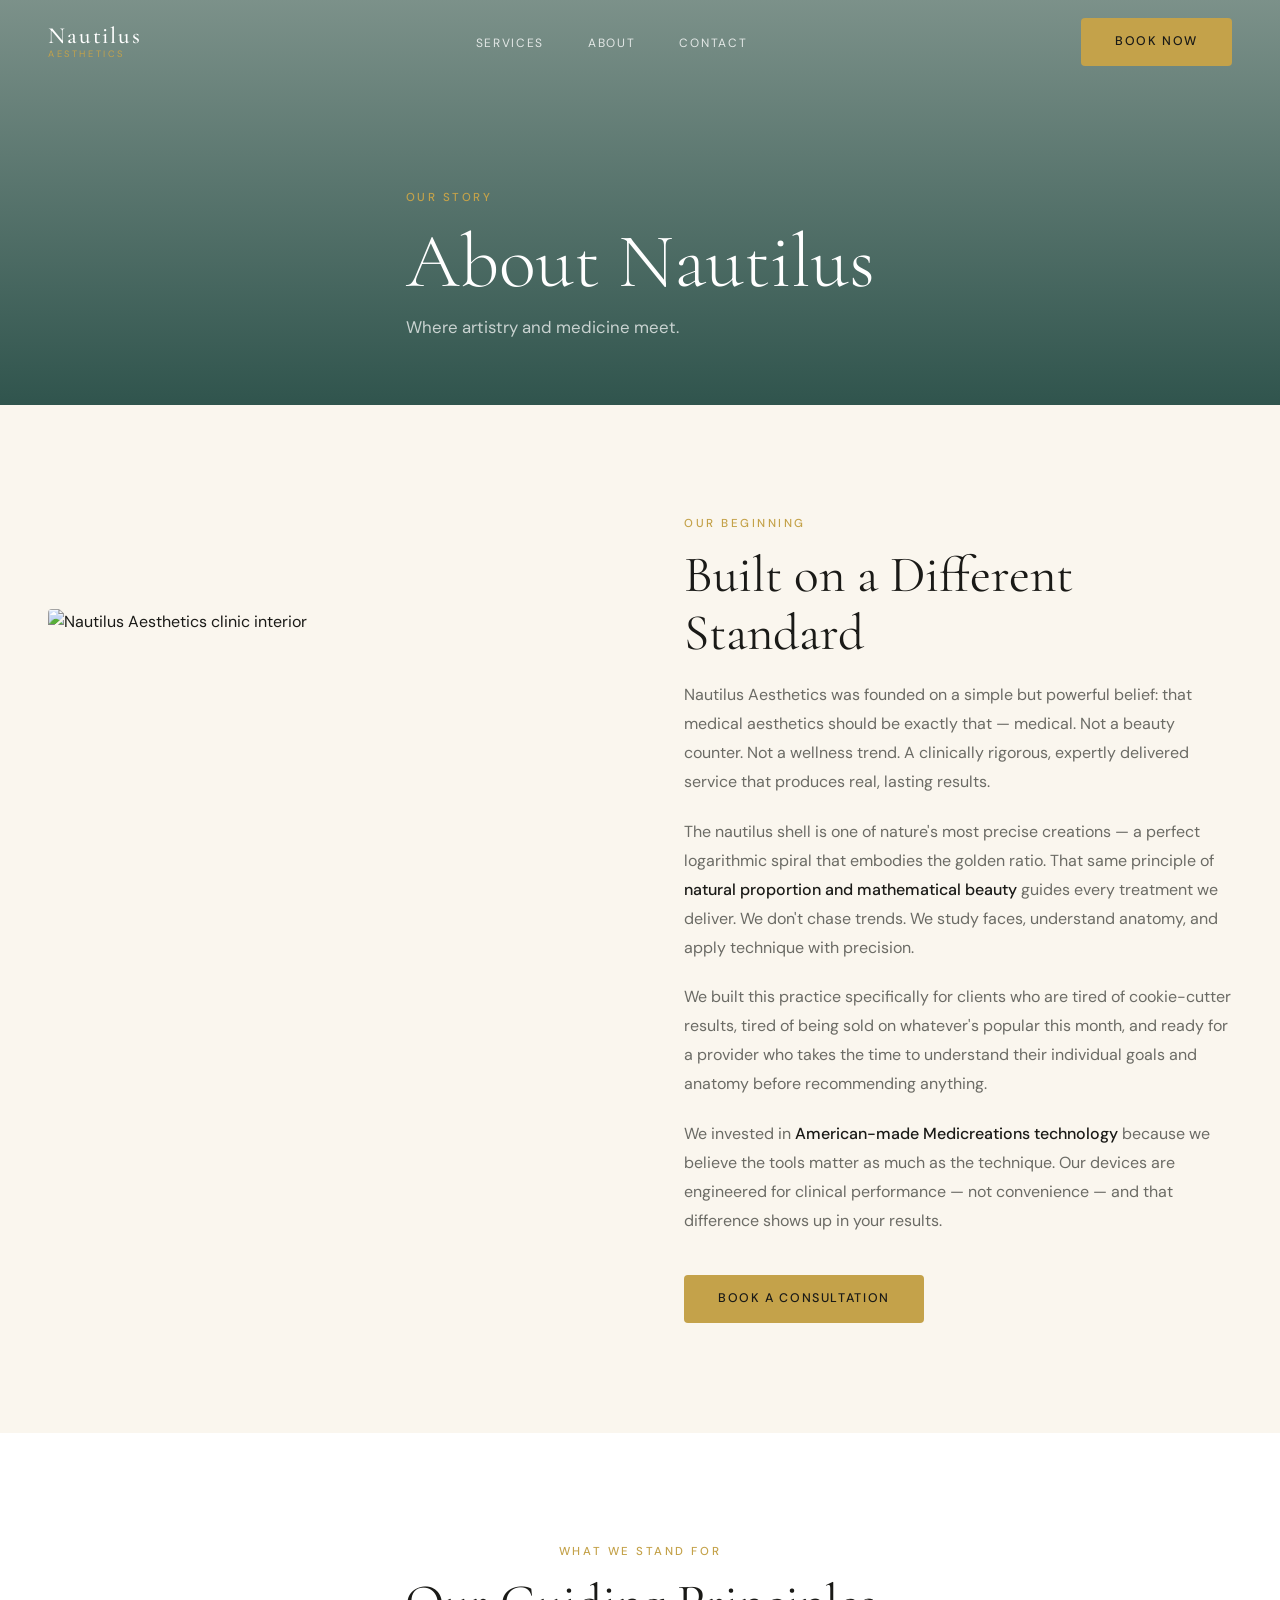
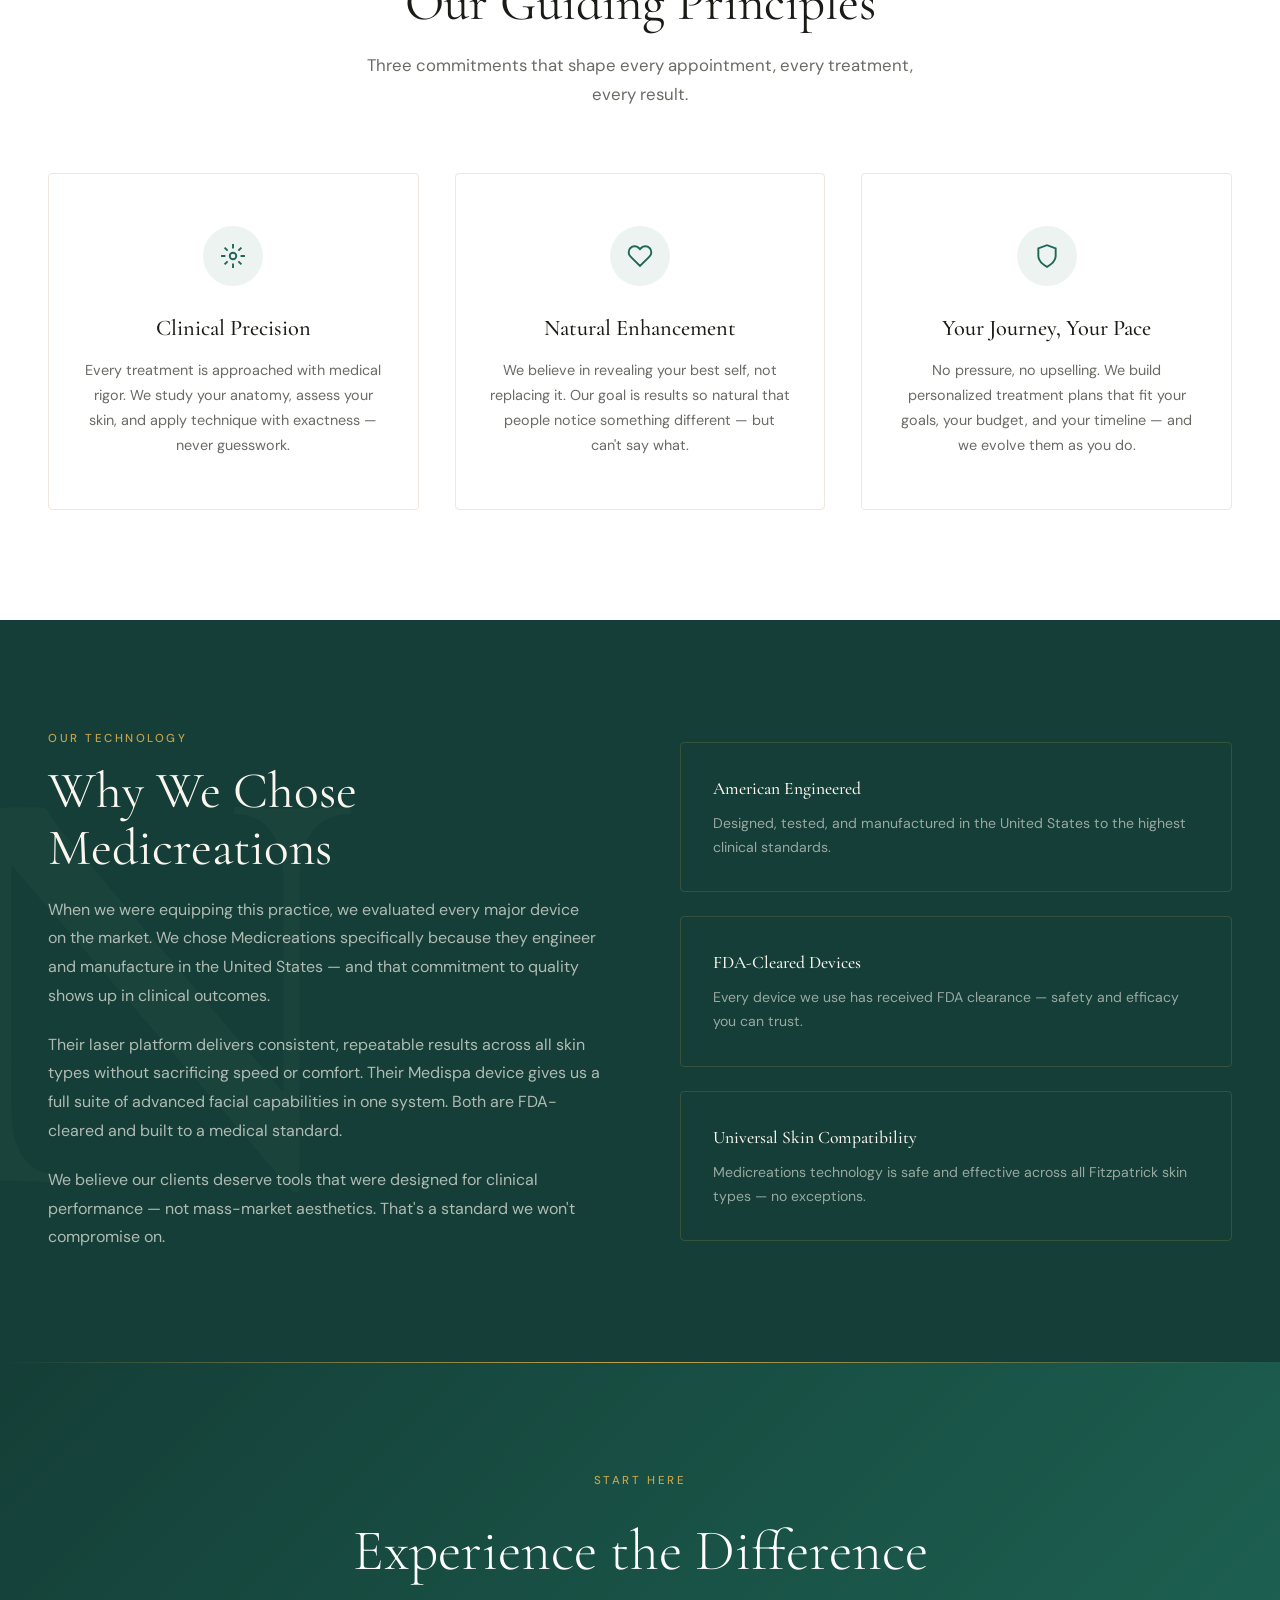
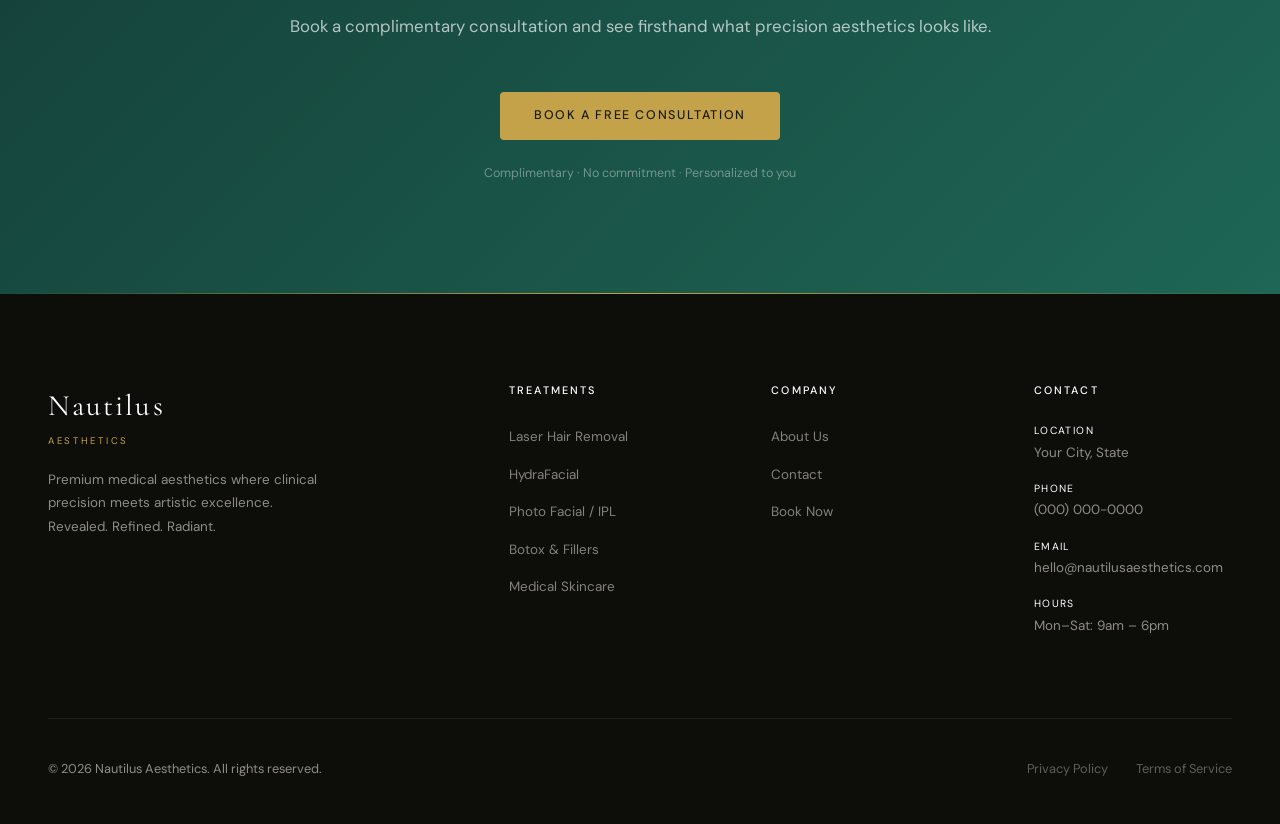
==== about.html @ 22742a62 "Initial commit: Nautilus Aesthetics website" ====
<!DOCTYPE html>
<html lang="en">
<head>
  <meta charset="UTF-8">
  <meta name="viewport" content="width=device-width, initial-scale=1.0">
  <meta name="description" content="About Nautilus Aesthetics — our story, philosophy, and commitment to precision medical aesthetics.">
  <title>About | Nautilus Aesthetics</title>
  <link rel="stylesheet" href="css/styles.css">
</head>
<body>

  <!-- ===================== NAVIGATION ===================== -->
  <nav class="nav">
    <div class="nav__inner">
      <a href="index.html" class="nav__logo">
        <span class="nav__logo-name">Nautilus</span>
        <span class="nav__logo-sub">Aesthetics</span>
      </a>
      <ul class="nav__links">
        <li><a href="services.html">Services</a></li>
        <li><a href="about.html">About</a></li>
        <li><a href="contact.html">Contact</a></li>
      </ul>
      <div class="nav__cta">
        <a href="contact.html" class="btn btn-primary">Book Now</a>
      </div>
      <button class="nav__hamburger" aria-label="Menu">
        <span></span><span></span><span></span>
      </button>
    </div>
  </nav>
  <div class="nav__mobile">
    <a href="services.html">Services</a>
    <a href="about.html">About</a>
    <a href="contact.html">Contact</a>
    <a href="contact.html" class="btn btn-primary">Book Now</a>
  </div>

  <!-- ===================== PAGE HERO ===================== -->
  <section class="page-hero" style="background-image: url('https://images.unsplash.com/photo-1512290923902-8a9f81dc236c?auto=format&fit=crop&w=1920&q=80');">
    <div class="container">
      <div class="page-hero__content">
        <span class="section-tag">Our Story</span>
        <h1 class="page-hero__title">About Nautilus</h1>
        <p class="page-hero__sub">Where artistry and medicine meet.</p>
      </div>
    </div>
  </section>

  <!-- ===================== STORY SECTION ===================== -->
  <section class="section section--ivory">
    <div class="container">
      <div class="about-story__inner">
        <div class="fade-up">
          <img
            class="about-story__img"
            src="https://images.unsplash.com/photo-1559757148-5c350d0d3c56?auto=format&fit=crop&w=900&q=80"
            alt="Nautilus Aesthetics clinic interior"
            loading="lazy"
          />
        </div>
        <div class="about-body fade-up delay-2">
          <span class="section-tag">Our Beginning</span>
          <h2 class="section-title">Built on a Different Standard</h2>
          <p>
            Nautilus Aesthetics was founded on a simple but powerful belief: that medical aesthetics should be exactly that — medical. Not a beauty counter. Not a wellness trend. A clinically rigorous, expertly delivered service that produces real, lasting results.
          </p>
          <p>
            The nautilus shell is one of nature's most precise creations — a perfect logarithmic spiral that embodies the golden ratio. That same principle of <strong>natural proportion and mathematical beauty</strong> guides every treatment we deliver. We don't chase trends. We study faces, understand anatomy, and apply technique with precision.
          </p>
          <p>
            We built this practice specifically for clients who are tired of cookie-cutter results, tired of being sold on whatever's popular this month, and ready for a provider who takes the time to understand their individual goals and anatomy before recommending anything.
          </p>
          <p>
            We invested in <strong>American-made Medicreations technology</strong> because we believe the tools matter as much as the technique. Our devices are engineered for clinical performance — not convenience — and that difference shows up in your results.
          </p>
          <div style="margin-top: 40px;">
            <a href="contact.html" class="btn btn-primary">Book a Consultation</a>
          </div>
        </div>
      </div>
    </div>
  </section>

  <!-- ===================== MISSION CARDS ===================== -->
  <section class="section section--white">
    <div class="container">
      <div class="section-header section-header--center fade-up">
        <span class="section-tag">What We Stand For</span>
        <h2 class="section-title">Our Guiding Principles</h2>
        <p class="section-subtitle">Three commitments that shape every appointment, every treatment, every result.</p>
      </div>
      <div class="about-mission__grid">
        <div class="mission-card fade-up delay-1">
          <div class="mission-card__icon">
            <svg width="26" height="26" fill="none" stroke="currentColor" stroke-width="1.75" viewBox="0 0 24 24"><circle cx="12" cy="12" r="3"/><path d="M12 1v4M12 19v4M4.22 4.22l2.83 2.83M16.95 16.95l2.83 2.83M1 12h4M19 12h4M4.22 19.78l2.83-2.83M16.95 7.05l2.83-2.83"/></svg>
          </div>
          <h3 class="mission-card__title">Clinical Precision</h3>
          <p class="mission-card__desc">Every treatment is approached with medical rigor. We study your anatomy, assess your skin, and apply technique with exactness — never guesswork.</p>
        </div>
        <div class="mission-card fade-up delay-2">
          <div class="mission-card__icon">
            <svg width="26" height="26" fill="none" stroke="currentColor" stroke-width="1.75" viewBox="0 0 24 24"><path d="M20.84 4.61a5.5 5.5 0 0 0-7.78 0L12 5.67l-1.06-1.06a5.5 5.5 0 0 0-7.78 7.78l1.06 1.06L12 21.23l7.78-7.78 1.06-1.06a5.5 5.5 0 0 0 0-7.78z"/></svg>
          </div>
          <h3 class="mission-card__title">Natural Enhancement</h3>
          <p class="mission-card__desc">We believe in revealing your best self, not replacing it. Our goal is results so natural that people notice something different — but can't say what.</p>
        </div>
        <div class="mission-card fade-up delay-3">
          <div class="mission-card__icon">
            <svg width="26" height="26" fill="none" stroke="currentColor" stroke-width="1.75" viewBox="0 0 24 24"><path d="M12 22s8-4 8-10V5l-8-3-8 3v7c0 6 8 10 8 10z"/></svg>
          </div>
          <h3 class="mission-card__title">Your Journey, Your Pace</h3>
          <p class="mission-card__desc">No pressure, no upselling. We build personalized treatment plans that fit your goals, your budget, and your timeline — and we evolve them as you do.</p>
        </div>
      </div>
    </div>
  </section>

  <!-- ===================== WHY WE CHOSE MEDICREATIONS ===================== -->
  <section class="section section--dark why">
    <div class="container">
      <div style="display:grid; grid-template-columns:1fr 1fr; gap:80px; align-items:center;">
        <div class="fade-up">
          <span class="section-tag">Our Technology</span>
          <h2 class="section-title" style="color:var(--clr-ivory)">Why We Chose Medicreations</h2>
          <p style="color:rgba(250,246,238,0.68); line-height:1.8; margin-bottom:20px; font-size:1rem;">
            When we were equipping this practice, we evaluated every major device on the market. We chose Medicreations specifically because they engineer and manufacture in the United States — and that commitment to quality shows up in clinical outcomes.
          </p>
          <p style="color:rgba(250,246,238,0.68); line-height:1.8; margin-bottom:20px; font-size:1rem;">
            Their laser platform delivers consistent, repeatable results across all skin types without sacrificing speed or comfort. Their Medispa device gives us a full suite of advanced facial capabilities in one system. Both are FDA-cleared and built to a medical standard.
          </p>
          <p style="color:rgba(250,246,238,0.68); line-height:1.8; font-size:1rem;">
            We believe our clients deserve tools that were designed for clinical performance — not mass-market aesthetics. That's a standard we won't compromise on.
          </p>
        </div>
        <div class="fade-up delay-2">
          <div style="display:flex; flex-direction:column; gap:24px;">
            <div class="why-card" style="padding:32px;">
              <h4 class="why-card__title" style="font-size:1.1rem; margin-bottom:8px;">American Engineered</h4>
              <p class="why-card__desc">Designed, tested, and manufactured in the United States to the highest clinical standards.</p>
            </div>
            <div class="why-card" style="padding:32px;">
              <h4 class="why-card__title" style="font-size:1.1rem; margin-bottom:8px;">FDA-Cleared Devices</h4>
              <p class="why-card__desc">Every device we use has received FDA clearance — safety and efficacy you can trust.</p>
            </div>
            <div class="why-card" style="padding:32px;">
              <h4 class="why-card__title" style="font-size:1.1rem; margin-bottom:8px;">Universal Skin Compatibility</h4>
              <p class="why-card__desc">Medicreations technology is safe and effective across all Fitzpatrick skin types — no exceptions.</p>
            </div>
          </div>
        </div>
      </div>
    </div>
  </section>

  <!-- ===================== CTA BANNER ===================== -->
  <section class="cta-banner">
    <div class="container">
      <div class="fade-up">
        <span class="section-tag" style="color:var(--clr-accent)">Start Here</span>
        <h2 class="cta-banner__title">Experience the Difference</h2>
        <p class="cta-banner__sub">Book a complimentary consultation and see firsthand what precision aesthetics looks like.</p>
        <a href="contact.html" class="btn btn-primary">Book a Free Consultation</a>
        <p class="cta-banner__note">Complimentary · No commitment · Personalized to you</p>
      </div>
    </div>
  </section>

  <!-- ===================== FOOTER ===================== -->
  <footer class="footer">
    <div class="container">
      <div class="footer__grid">
        <div>
          <span class="footer__brand-name">Nautilus</span>
          <span class="footer__brand-sub">Aesthetics</span>
          <p class="footer__brand-desc">Premium medical aesthetics where clinical precision meets artistic excellence. Revealed. Refined. Radiant.</p>
        </div>
        <div>
          <div class="footer__col-label">Treatments</div>
          <ul class="footer__links">
            <li><a href="services.html#laser">Laser Hair Removal</a></li>
            <li><a href="services.html#hydrafacial">HydraFacial</a></li>
            <li><a href="services.html#ipl">Photo Facial / IPL</a></li>
            <li><a href="services.html#injectables">Botox &amp; Fillers</a></li>
            <li><a href="services.html#skincare">Medical Skincare</a></li>
          </ul>
        </div>
        <div>
          <div class="footer__col-label">Company</div>
          <ul class="footer__links">
            <li><a href="about.html">About Us</a></li>
            <li><a href="contact.html">Contact</a></li>
            <li><a href="contact.html">Book Now</a></li>
          </ul>
        </div>
        <div>
          <div class="footer__col-label">Contact</div>
          <dl class="footer__contact">
            <dt>Location</dt><dd>Your City, State</dd>
            <dt>Phone</dt><dd>(000) 000-0000</dd>
            <dt>Email</dt><dd>hello@nautilusaesthetics.com</dd>
            <dt>Hours</dt><dd>Mon–Sat: 9am – 6pm</dd>
          </dl>
        </div>
      </div>
      <div class="footer__bottom">
        <p class="footer__copy">&copy; 2026 Nautilus Aesthetics. All rights reserved.</p>
        <nav class="footer__legal">
          <a href="#">Privacy Policy</a>
          <a href="#">Terms of Service</a>
        </nav>
      </div>
    </div>
  </footer>

  <script src="js/main.js"></script>
</body>
</html>
---- css/styles.css ----
/* ============================================================
   NAUTILUS AESTHETICS — STYLESHEET
   ============================================================
   AGENCY BLUEPRINT: To rebrand for a new client, edit only
   the CSS custom properties in the :root block below.
   Everything else adapts automatically.
   ============================================================ */

@import url('https://fonts.googleapis.com/css2?family=Cormorant+Garamond:ital,wght@0,300;0,400;0,500;0,600;1,300;1,400;1,500&family=DM+Sans:ital,opsz,wght@0,9..40,300;0,9..40,400;0,9..40,500;0,9..40,600;1,9..40,300;1,9..40,400&display=swap');

/* ---- Brand Variables ---------------------------------------- */
:root {
  /* Colors */
  --clr-primary:       #1E6655;
  --clr-primary-dark:  #143E37;
  --clr-accent:        #C4A24A;
  --clr-accent-light:  #d4b76a;
  --clr-ivory:         #FAF6EE;
  --clr-ivory-dark:    #ede8dc;
  --clr-text:          #1A1A17;
  --clr-text-muted:    #6b6b65;
  --clr-white:         #ffffff;
  --clr-black:         #0d0d0a;

  /* Typography */
  --font-display: 'Cormorant Garamond', Georgia, serif;
  --font-body:    'DM Sans', system-ui, sans-serif;

  /* Layout */
  --container-max:  1240px;
  --nav-height:     84px;
  --section-gap:    110px;
  --radius:         4px;

  /* Motion */
  --ease:            cubic-bezier(0.4, 0, 0.2, 1);
  --transition-fast: 0.2s cubic-bezier(0.4, 0, 0.2, 1);
  --transition-med:  0.45s cubic-bezier(0.4, 0, 0.2, 1);
}

/* ---- Reset ----------------------------------------------------- */
*, *::before, *::after { box-sizing: border-box; margin: 0; padding: 0; }
html { scroll-behavior: smooth; -webkit-font-smoothing: antialiased; }
body { font-family: var(--font-body); color: var(--clr-text); background: var(--clr-ivory); line-height: 1.6; overflow-x: hidden; }
img { max-width: 100%; display: block; }
a { color: inherit; text-decoration: none; }
button { cursor: pointer; font-family: var(--font-body); border: none; background: none; }
ul { list-style: none; }

/* ---- Utilities ------------------------------------------------ */
.container {
  max-width: var(--container-max);
  margin: 0 auto;
  padding: 0 28px;
}
.section { padding: var(--section-gap) 0; }
.section--dark   { background: var(--clr-primary-dark); }
.section--ivory  { background: var(--clr-ivory); }
.section--white  { background: var(--clr-white); }

.section-tag {
  display: block;
  font-size: 0.72rem;
  font-weight: 500;
  letter-spacing: 0.22em;
  text-transform: uppercase;
  color: var(--clr-accent);
  margin-bottom: 14px;
}
.section-title {
  font-family: var(--font-display);
  font-size: clamp(2rem, 4vw, 3.25rem);
  font-weight: 400;
  line-height: 1.12;
  margin-bottom: 18px;
}
.section-subtitle {
  font-size: 1.05rem;
  color: var(--clr-text-muted);
  line-height: 1.75;
  max-width: 560px;
}
.section-header { margin-bottom: 64px; }
.section-header--center { text-align: center; }
.section-header--center .section-subtitle { margin: 0 auto; }

/* ---- Buttons -------------------------------------------------- */
.btn {
  display: inline-flex;
  align-items: center;
  gap: 8px;
  padding: 14px 34px;
  font-family: var(--font-body);
  font-size: 0.78rem;
  font-weight: 500;
  letter-spacing: 0.13em;
  text-transform: uppercase;
  border-radius: var(--radius);
  transition: var(--transition-fast);
  white-space: nowrap;
}
.btn-primary {
  background: var(--clr-accent);
  color: var(--clr-text);
}
.btn-primary:hover {
  background: var(--clr-accent-light);
  transform: translateY(-2px);
  box-shadow: 0 10px 28px rgba(196,162,74,0.35);
}
.btn-outline-light {
  border: 1px solid rgba(255,255,255,0.55);
  color: var(--clr-white);
}
.btn-outline-light:hover {
  background: rgba(255,255,255,0.1);
  border-color: var(--clr-white);
}
.btn-outline-dark {
  border: 1px solid var(--clr-primary);
  color: var(--clr-primary);
}
.btn-outline-dark:hover {
  background: var(--clr-primary);
  color: var(--clr-white);
}
.btn-full { width: 100%; justify-content: center; }

/* ---- Navigation ----------------------------------------------- */
.nav {
  position: fixed;
  top: 0; left: 0; right: 0;
  z-index: 1000;
  height: var(--nav-height);
  display: flex;
  align-items: center;
  transition: background var(--transition-med), box-shadow var(--transition-med);
}
.nav.scrolled {
  background: var(--clr-primary-dark);
  box-shadow: 0 2px 24px rgba(0,0,0,0.28);
}
.nav__inner {
  max-width: var(--container-max);
  width: 100%;
  margin: 0 auto;
  padding: 0 28px;
  display: flex;
  align-items: center;
  justify-content: space-between;
}
.nav__logo { line-height: 1; }
.nav__logo-name {
  font-family: var(--font-display);
  font-size: 1.45rem;
  font-weight: 500;
  color: var(--clr-white);
  letter-spacing: 0.08em;
  display: block;
}
.nav__logo-sub {
  font-family: var(--font-body);
  font-size: 0.58rem;
  letter-spacing: 0.28em;
  text-transform: uppercase;
  color: var(--clr-accent);
  display: block;
  margin-top: 2px;
}
.nav__links {
  display: flex;
  align-items: center;
  gap: 44px;
}
.nav__links a {
  font-size: 0.75rem;
  letter-spacing: 0.14em;
  text-transform: uppercase;
  color: rgba(255,255,255,0.8);
  transition: color var(--transition-fast);
  position: relative;
}
.nav__links a::after {
  content: '';
  position: absolute;
  bottom: -4px; left: 0;
  width: 0; height: 1px;
  background: var(--clr-accent);
  transition: width var(--transition-fast);
}
.nav__links a:hover { color: var(--clr-white); }
.nav__links a:hover::after { width: 100%; }
.nav__hamburger {
  display: none;
  flex-direction: column;
  gap: 5px;
  width: 26px;
  cursor: pointer;
  padding: 4px 0;
}
.nav__hamburger span {
  display: block;
  height: 1.5px;
  background: var(--clr-white);
  transition: var(--transition-fast);
  transform-origin: left;
}

/* Mobile drawer */
.nav__mobile {
  display: none;
  position: fixed;
  top: var(--nav-height); left: 0; right: 0;
  background: var(--clr-primary-dark);
  padding: 36px 28px 48px;
  flex-direction: column;
  gap: 0;
  z-index: 998;
  border-top: 1px solid rgba(196,162,74,0.2);
}
.nav__mobile.open { display: flex; }
.nav__mobile a {
  display: block;
  padding: 16px 0;
  font-size: 0.85rem;
  letter-spacing: 0.14em;
  text-transform: uppercase;
  color: rgba(250,246,238,0.85);
  border-bottom: 1px solid rgba(255,255,255,0.08);
  transition: color var(--transition-fast);
}
.nav__mobile a:hover { color: var(--clr-accent); }
.nav__mobile .btn { margin-top: 28px; width: 100%; justify-content: center; }

/* ---- Hero ------------------------------------------------------ */
.hero {
  min-height: 100vh;
  display: flex;
  align-items: center;
  position: relative;
  overflow: hidden;
  padding-top: var(--nav-height);
}
.hero__bg {
  position: absolute;
  inset: 0;
  background-image: url('https://images.unsplash.com/photo-1540555700478-4be289fbecef?auto=format&fit=crop&w=1920&q=85');
  background-size: cover;
  background-position: center 30%;
  transform: scale(1.06);
  transition: transform 10s ease;
}
.hero__bg.loaded { transform: scale(1); }
.hero__overlay {
  position: absolute;
  inset: 0;
  background: linear-gradient(135deg, rgba(20,62,55,0.88) 0%, rgba(20,62,55,0.6) 50%, rgba(30,102,85,0.4) 100%);
}
.hero__content {
  position: relative;
  z-index: 1;
  max-width: 680px;
}
.hero__eyebrow {
  display: inline-flex;
  align-items: center;
  gap: 12px;
  font-size: 0.72rem;
  letter-spacing: 0.28em;
  text-transform: uppercase;
  color: var(--clr-accent);
  margin-bottom: 28px;
}
.hero__eyebrow::before {
  content: '';
  display: block;
  width: 44px;
  height: 1px;
  background: var(--clr-accent);
}
.hero__title {
  font-family: var(--font-display);
  font-size: clamp(3.2rem, 7.5vw, 6.5rem);
  font-weight: 300;
  color: var(--clr-white);
  line-height: 1.02;
  margin-bottom: 28px;
}
.hero__title em {
  font-style: italic;
  color: var(--clr-accent);
}
.hero__subtitle {
  font-size: 1.1rem;
  color: rgba(255,255,255,0.78);
  line-height: 1.72;
  max-width: 490px;
  margin-bottom: 52px;
}
.hero__actions {
  display: flex;
  flex-wrap: wrap;
  gap: 16px;
  align-items: center;
}
.hero__scroll {
  position: absolute;
  bottom: 44px;
  left: 50%;
  transform: translateX(-50%);
  z-index: 1;
  display: flex;
  flex-direction: column;
  align-items: center;
  gap: 10px;
  color: rgba(255,255,255,0.45);
  font-size: 0.67rem;
  letter-spacing: 0.18em;
  text-transform: uppercase;
}
.hero__scroll-bar {
  width: 1px;
  height: 52px;
  background: linear-gradient(to bottom, rgba(196,162,74,0.8), transparent);
  animation: scrollAnim 2s ease-in-out infinite;
}
@keyframes scrollAnim {
  0%,100% { transform: scaleY(1); opacity: 0.7; }
  50% { transform: scaleY(0.7); opacity: 0.3; }
}

/* ---- Trust Bar ------------------------------------------------- */
.trust-bar {
  background: var(--clr-primary-dark);
  padding: 22px 0;
  border-top: 1px solid rgba(196,162,74,0.25);
  border-bottom: 1px solid rgba(196,162,74,0.25);
}
.trust-bar__items {
  display: flex;
  align-items: center;
  justify-content: center;
  flex-wrap: wrap;
  gap: 48px;
}
.trust-bar__item {
  display: flex;
  align-items: center;
  gap: 10px;
  font-size: 0.75rem;
  letter-spacing: 0.14em;
  text-transform: uppercase;
  color: rgba(250,246,238,0.8);
  white-space: nowrap;
}
.trust-bar__item svg { color: var(--clr-accent); flex-shrink: 0; }

/* ---- Intro / About Preview ------------------------------------- */
.intro__inner {
  display: grid;
  grid-template-columns: 1fr 1fr;
  gap: 88px;
  align-items: center;
}
.intro__image-wrap { position: relative; }
.intro__image {
  width: 100%;
  height: 580px;
  object-fit: cover;
  border-radius: var(--radius);
}
.intro__accent-border {
  position: absolute;
  bottom: -28px; right: -28px;
  width: 200px; height: 200px;
  border: 2px solid var(--clr-accent);
  border-radius: var(--radius);
  z-index: -1;
}
.intro__stat-badge {
  position: absolute;
  top: 36px; right: -28px;
  background: var(--clr-primary-dark);
  color: var(--clr-ivory);
  padding: 22px 28px;
  text-align: center;
  border-radius: var(--radius);
  box-shadow: 0 12px 40px rgba(0,0,0,0.25);
}
.intro__stat-number {
  font-family: var(--font-display);
  font-size: 2.8rem;
  font-weight: 400;
  color: var(--clr-accent);
  display: block;
  line-height: 1;
}
.intro__stat-label {
  font-size: 0.65rem;
  letter-spacing: 0.14em;
  text-transform: uppercase;
  display: block;
  margin-top: 6px;
  opacity: 0.75;
}
.intro__text .section-subtitle { margin-bottom: 36px; }
.intro__pillars {
  display: flex;
  flex-direction: column;
  gap: 22px;
  margin: 32px 0 44px;
}
.intro__pillar {
  display: flex;
  align-items: flex-start;
  gap: 18px;
}
.intro__pillar-icon {
  width: 42px; height: 42px;
  border-radius: 50%;
  background: rgba(30,102,85,0.1);
  display: flex;
  align-items: center;
  justify-content: center;
  color: var(--clr-primary);
  flex-shrink: 0;
}
.intro__pillar-text h4 {
  font-family: var(--font-display);
  font-size: 1.1rem;
  font-weight: 500;
  margin-bottom: 3px;
}
.intro__pillar-text p { font-size: 0.88rem; color: var(--clr-text-muted); line-height: 1.6; }

/* ---- Services Grid (Home) -------------------------------------- */
.services__grid {
  display: grid;
  grid-template-columns: repeat(6, 1fr);
  gap: 24px;
}
.service-card:nth-child(1),
.service-card:nth-child(2),
.service-card:nth-child(3) { grid-column: span 2; }
.service-card:nth-child(4) { grid-column: 2 / span 2; }
.service-card:nth-child(5) { grid-column: 4 / span 2; }

.service-card {
  position: relative;
  overflow: hidden;
  border-radius: var(--radius);
  cursor: pointer;
}
.service-card__img-wrap { height: 340px; overflow: hidden; }
.service-card__img {
  width: 100%;
  height: 100%;
  object-fit: cover;
  transition: transform 0.65s var(--ease);
}
.service-card:hover .service-card__img { transform: scale(1.06); }
.service-card__overlay {
  position: absolute;
  inset: 0;
  background: linear-gradient(to top, rgba(20,62,55,0.92) 0%, rgba(20,62,55,0.2) 55%, transparent 100%);
  transition: var(--transition-med);
}
.service-card:hover .service-card__overlay {
  background: linear-gradient(to top, rgba(20,62,55,0.97) 0%, rgba(20,62,55,0.55) 60%, rgba(20,62,55,0.1) 100%);
}
.service-card__body {
  position: absolute;
  bottom: 0; left: 0; right: 0;
  padding: 30px;
}
.service-card__tag {
  display: block;
  font-size: 0.68rem;
  letter-spacing: 0.2em;
  text-transform: uppercase;
  color: var(--clr-accent);
  margin-bottom: 8px;
}
.service-card__name {
  font-family: var(--font-display);
  font-size: 1.45rem;
  font-weight: 400;
  color: var(--clr-white);
  line-height: 1.2;
}
.service-card__excerpt {
  font-size: 0.84rem;
  color: rgba(255,255,255,0.72);
  line-height: 1.6;
  margin-top: 10px;
  max-height: 0;
  overflow: hidden;
  opacity: 0;
  transition: max-height 0.4s var(--ease), opacity 0.35s ease, margin 0.3s ease;
}
.service-card:hover .service-card__excerpt { max-height: 70px; opacity: 1; }
.service-card__cta {
  display: inline-flex;
  align-items: center;
  gap: 6px;
  font-size: 0.72rem;
  letter-spacing: 0.14em;
  text-transform: uppercase;
  color: var(--clr-accent);
  margin-top: 14px;
  max-height: 0;
  overflow: hidden;
  opacity: 0;
  transition: max-height 0.4s var(--ease), opacity 0.35s ease;
}
.service-card:hover .service-card__cta { max-height: 28px; opacity: 1; }

/* ---- Services Page -------------------------------------------- */
.page-hero {
  min-height: 45vh;
  display: flex;
  align-items: flex-end;
  padding-bottom: 64px;
  background-size: cover;
  background-position: center;
  position: relative;
  padding-top: var(--nav-height);
}
.page-hero::before {
  content: '';
  position: absolute;
  inset: 0;
  background: linear-gradient(to bottom, rgba(20,62,55,0.55) 0%, rgba(20,62,55,0.88) 100%);
}
.page-hero__content { position: relative; z-index: 1; }
.page-hero__title {
  font-family: var(--font-display);
  font-size: clamp(2.8rem, 6vw, 5.5rem);
  font-weight: 300;
  color: var(--clr-white);
  line-height: 1.08;
}
.page-hero__sub { color: rgba(255,255,255,0.72); font-size: 1.05rem; margin-top: 10px; }

.services-list { padding: var(--section-gap) 0; background: var(--clr-ivory); }
.service-block {
  padding: 80px 0;
  border-bottom: 1px solid var(--clr-ivory-dark);
}
.service-block:last-child { border-bottom: none; padding-bottom: 0; }
.service-block__inner {
  display: grid;
  grid-template-columns: 1fr 1fr;
  gap: 80px;
  align-items: center;
}
.service-block__inner--flip { direction: rtl; }
.service-block__inner--flip > * { direction: ltr; }
.service-block__img {
  width: 100%;
  height: 500px;
  object-fit: cover;
  border-radius: var(--radius);
}
.service-block__benefits {
  display: flex;
  flex-direction: column;
  gap: 14px;
  margin: 28px 0 36px;
}
.service-block__benefit {
  display: flex;
  align-items: center;
  gap: 14px;
  font-size: 0.95rem;
}
.benefit-dot {
  width: 22px; height: 22px;
  background: var(--clr-accent);
  border-radius: 50%;
  display: flex;
  align-items: center;
  justify-content: center;
  flex-shrink: 0;
}
.service-block__device {
  display: inline-flex;
  align-items: center;
  gap: 10px;
  padding: 10px 18px;
  background: rgba(30,102,85,0.08);
  border: 1px solid rgba(30,102,85,0.2);
  border-radius: 100px;
  font-size: 0.78rem;
  letter-spacing: 0.1em;
  text-transform: uppercase;
  color: var(--clr-primary);
  margin-bottom: 20px;
}

/* ---- Why Nautilus --------------------------------------------- */
.why { position: relative; overflow: hidden; }
.why::before {
  content: 'N';
  position: absolute;
  top: 50%; left: -80px;
  transform: translateY(-50%);
  font-family: var(--font-display);
  font-size: 600px;
  font-weight: 600;
  color: rgba(255,255,255,0.025);
  pointer-events: none;
  user-select: none;
  line-height: 1;
}
.why .section-title  { color: var(--clr-ivory); }
.why .section-subtitle { color: rgba(250,246,238,0.62); }
.why__cards {
  display: grid;
  grid-template-columns: repeat(4, 1fr);
  gap: 28px;
}
.why-card {
  padding: 40px 30px;
  border: 1px solid rgba(196,162,74,0.2);
  border-radius: var(--radius);
  position: relative;
  transition: var(--transition-med);
}
.why-card:hover {
  border-color: rgba(196,162,74,0.55);
  background: rgba(255,255,255,0.03);
  transform: translateY(-6px);
}
.why-card__num {
  font-family: var(--font-display);
  font-size: 3.5rem;
  font-weight: 300;
  color: rgba(196,162,74,0.18);
  line-height: 1;
  position: absolute;
  top: 20px; right: 22px;
}
.why-card__icon {
  width: 48px; height: 48px;
  background: rgba(196,162,74,0.1);
  border-radius: var(--radius);
  display: flex;
  align-items: center;
  justify-content: center;
  color: var(--clr-accent);
  margin-bottom: 28px;
}
.why-card__title {
  font-family: var(--font-display);
  font-size: 1.3rem;
  font-weight: 500;
  color: var(--clr-ivory);
  margin-bottom: 12px;
}
.why-card__desc { font-size: 0.88rem; color: rgba(250,246,238,0.58); line-height: 1.72; }

/* ---- Testimonials --------------------------------------------- */
.testimonials__grid {
  display: grid;
  grid-template-columns: repeat(3, 1fr);
  gap: 28px;
}
.testimonial {
  background: var(--clr-white);
  padding: 42px;
  border-radius: var(--radius);
  box-shadow: 0 4px 28px rgba(0,0,0,0.055);
}
.testimonial__stars {
  display: flex;
  gap: 4px;
  color: var(--clr-accent);
  margin-bottom: 24px;
}
.testimonial__quote {
  font-family: var(--font-display);
  font-size: 1rem;
  font-style: italic;
  color: var(--clr-text);
  line-height: 1.78;
  margin-bottom: 32px;
}
.testimonial__author {
  display: flex;
  align-items: center;
  gap: 14px;
  padding-top: 20px;
  border-top: 1px solid var(--clr-ivory-dark);
}
.testimonial__avatar {
  width: 44px; height: 44px;
  border-radius: 50%;
  background: var(--clr-primary);
  color: var(--clr-white);
  font-family: var(--font-display);
  font-size: 1.15rem;
  display: flex;
  align-items: center;
  justify-content: center;
  flex-shrink: 0;
}
.testimonial__name { font-size: 0.9rem; font-weight: 500; }
.testimonial__detail { font-size: 0.78rem; color: var(--clr-text-muted); }

/* ---- CTA Banner ----------------------------------------------- */
.cta-banner {
  background: linear-gradient(135deg, var(--clr-primary-dark) 0%, var(--clr-primary) 100%);
  padding: 110px 0;
  text-align: center;
  position: relative;
  overflow: hidden;
}
.cta-banner::before,
.cta-banner::after {
  content: '';
  position: absolute;
  left: 0; right: 0;
  height: 1px;
  background: linear-gradient(to right, transparent, var(--clr-accent), transparent);
}
.cta-banner::before { top: 0; }
.cta-banner::after  { bottom: 0; }
.cta-banner__title {
  font-family: var(--font-display);
  font-size: clamp(2rem, 4.5vw, 3.8rem);
  font-weight: 300;
  color: var(--clr-white);
  margin-bottom: 16px;
}
.cta-banner__sub {
  color: rgba(255,255,255,0.68);
  font-size: 1.05rem;
  margin-bottom: 52px;
}
.cta-banner__note { margin-top: 24px; font-size: 0.78rem; color: rgba(255,255,255,0.38); }

/* ---- Footer --------------------------------------------------- */
.footer {
  background: var(--clr-black);
  color: rgba(250,246,238,0.55);
  padding: 88px 0 44px;
}
.footer__grid {
  display: grid;
  grid-template-columns: 2fr 1fr 1fr 1fr;
  gap: 64px;
  padding-bottom: 64px;
  border-bottom: 1px solid rgba(255,255,255,0.07);
  margin-bottom: 40px;
}
.footer__brand-name {
  font-family: var(--font-display);
  font-size: 1.85rem;
  font-weight: 400;
  color: var(--clr-white);
  letter-spacing: 0.07em;
  display: block;
}
.footer__brand-sub {
  font-size: 0.6rem;
  letter-spacing: 0.28em;
  text-transform: uppercase;
  color: var(--clr-accent);
  display: block;
  margin: 4px 0 20px;
}
.footer__brand-desc { font-size: 0.84rem; line-height: 1.72; max-width: 280px; }
.footer__col-label {
  font-size: 0.68rem;
  font-weight: 500;
  letter-spacing: 0.2em;
  text-transform: uppercase;
  color: var(--clr-white);
  margin-bottom: 24px;
}
.footer__links { display: flex; flex-direction: column; gap: 12px; }
.footer__links a { font-size: 0.84rem; color: rgba(250,246,238,0.5); transition: color var(--transition-fast); }
.footer__links a:hover { color: var(--clr-accent); }
.footer__contact dt {
  font-size: 0.65rem;
  letter-spacing: 0.14em;
  text-transform: uppercase;
  color: var(--clr-white);
  margin-bottom: 3px;
}
.footer__contact dd { font-size: 0.84rem; margin-bottom: 18px; line-height: 1.5; }
.footer__bottom {
  display: flex;
  align-items: center;
  justify-content: space-between;
  flex-wrap: wrap;
  gap: 20px;
}
.footer__copy { font-size: 0.8rem; }
.footer__legal { display: flex; gap: 28px; }
.footer__legal a { font-size: 0.8rem; color: rgba(250,246,238,0.35); transition: color var(--transition-fast); }
.footer__legal a:hover { color: var(--clr-accent); }

/* ---- About Page ----------------------------------------------- */
.about-story__inner {
  display: grid;
  grid-template-columns: 1fr 1fr;
  gap: 88px;
  align-items: center;
}
.about-story__img {
  width: 100%;
  height: 620px;
  object-fit: cover;
  border-radius: var(--radius);
}
.about-body p { color: var(--clr-text-muted); line-height: 1.82; margin-bottom: 20px; font-size: 1rem; }
.about-body p:last-child { margin-bottom: 0; }
.about-body strong { color: var(--clr-text); font-weight: 500; }
.about-mission__grid {
  display: grid;
  grid-template-columns: repeat(3, 1fr);
  gap: 36px;
}
.mission-card {
  text-align: center;
  padding: 52px 32px;
  border: 1px solid var(--clr-ivory-dark);
  border-radius: var(--radius);
  transition: var(--transition-med);
}
.mission-card:hover {
  border-color: var(--clr-accent);
  transform: translateY(-5px);
  box-shadow: 0 14px 44px rgba(0,0,0,0.09);
}
.mission-card__icon {
  width: 60px; height: 60px;
  background: rgba(30,102,85,0.08);
  border-radius: 50%;
  display: flex;
  align-items: center;
  justify-content: center;
  color: var(--clr-primary);
  margin: 0 auto 24px;
}
.mission-card__title {
  font-family: var(--font-display);
  font-size: 1.4rem;
  font-weight: 500;
  margin-bottom: 12px;
}
.mission-card__desc { font-size: 0.9rem; color: var(--clr-text-muted); line-height: 1.72; }

/* ---- Contact Page --------------------------------------------- */
.contact-section__inner {
  display: grid;
  grid-template-columns: 1fr 1.25fr;
  gap: 80px;
  align-items: start;
}
.contact-info__item {
  display: flex;
  gap: 22px;
  padding: 30px 0;
  border-bottom: 1px solid var(--clr-ivory-dark);
}
.contact-info__item:first-child { padding-top: 0; }
.contact-info__icon {
  width: 50px; height: 50px;
  background: rgba(30,102,85,0.08);
  border-radius: var(--radius);
  display: flex;
  align-items: center;
  justify-content: center;
  color: var(--clr-primary);
  flex-shrink: 0;
}
.contact-info__label {
  font-size: 0.68rem;
  letter-spacing: 0.16em;
  text-transform: uppercase;
  color: var(--clr-text-muted);
  margin-bottom: 5px;
}
.contact-info__value { font-size: 1rem; color: var(--clr-text); line-height: 1.55; }

.form-card {
  background: var(--clr-white);
  padding: 56px 52px;
  border-radius: var(--radius);
  box-shadow: 0 4px 36px rgba(0,0,0,0.07);
}
.form-card__title {
  font-family: var(--font-display);
  font-size: 1.9rem;
  font-weight: 400;
  margin-bottom: 36px;
}
.form-group { margin-bottom: 24px; }
.form-row { display: grid; grid-template-columns: 1fr 1fr; gap: 24px; }
.form-label {
  display: block;
  font-size: 0.72rem;
  letter-spacing: 0.12em;
  text-transform: uppercase;
  color: var(--clr-text-muted);
  margin-bottom: 8px;
}
.form-input, .form-select, .form-textarea {
  width: 100%;
  padding: 14px 18px;
  font-family: var(--font-body);
  font-size: 0.95rem;
  color: var(--clr-text);
  background: var(--clr-ivory);
  border: 1px solid var(--clr-ivory-dark);
  border-radius: var(--radius);
  outline: none;
  transition: border-color var(--transition-fast), box-shadow var(--transition-fast);
  -webkit-appearance: none;
  appearance: none;
}
.form-input:focus, .form-select:focus, .form-textarea:focus {
  border-color: var(--clr-primary);
  box-shadow: 0 0 0 3px rgba(30,102,85,0.1);
}
.form-textarea { height: 130px; resize: vertical; }
.form-select {
  background-image: url("data:image/svg+xml,%3Csvg xmlns='http://www.w3.org/2000/svg' width='10' height='10' viewBox='0 0 10 10'%3E%3Cpath fill='%236b6b65' d='M5 7L0 2h10z'/%3E%3C/svg%3E");
  background-repeat: no-repeat;
  background-position: right 16px center;
  padding-right: 42px;
  cursor: pointer;
}
.form-privacy { margin-top: 14px; font-size: 0.78rem; color: var(--clr-text-muted); text-align: center; }

/* ---- Scroll Animations ---------------------------------------- */
.fade-up {
  opacity: 0;
  transform: translateY(32px);
  transition: opacity 0.75s var(--ease), transform 0.75s var(--ease);
}
.fade-up.visible { opacity: 1; transform: translateY(0); }
.delay-1 { transition-delay: 0.1s; }
.delay-2 { transition-delay: 0.2s; }
.delay-3 { transition-delay: 0.3s; }
.delay-4 { transition-delay: 0.4s; }

/* ---- Responsive ----------------------------------------------- */
@media (max-width: 1024px) {
  :root { --section-gap: 84px; }
  .why__cards { grid-template-columns: repeat(2, 1fr); }
  .footer__grid { grid-template-columns: 1fr 1fr; gap: 44px; }
  .services__grid {
    grid-template-columns: repeat(2, 1fr);
  }
  .service-card:nth-child(n) { grid-column: span 1; }
  .service-card:nth-child(5) { grid-column: 1 / -1; max-width: 50%; margin: 0 auto; width: 100%; }
}

@media (max-width: 768px) {
  :root { --section-gap: 64px; --nav-height: 72px; }
  .nav__links, .nav__cta { display: none; }
  .nav__hamburger { display: flex; }
  .hero__content { text-align: center; margin: 0 auto; }
  .hero__eyebrow, .hero__actions { justify-content: center; }
  .intro__inner, .about-story__inner, .service-block__inner,
  .contact-section__inner { grid-template-columns: 1fr; gap: 44px; }
  .intro__accent-border, .intro__stat-badge { display: none; }
  .services__grid { grid-template-columns: 1fr; }
  .service-card:nth-child(n) { grid-column: span 1; }
  .service-card:nth-child(5) { max-width: 100%; }
  .testimonials__grid { grid-template-columns: 1fr; }
  .about-mission__grid { grid-template-columns: 1fr; }
  .why__cards { grid-template-columns: 1fr; }
  .footer__grid { grid-template-columns: 1fr; gap: 40px; }
  .footer__bottom { flex-direction: column; text-align: center; }
  .trust-bar__items { gap: 24px; }
  .form-card { padding: 36px 28px; }
  .form-row { grid-template-columns: 1fr; }
  .service-block__inner--flip { direction: ltr; }
}

@media (max-width: 480px) {
  .hero__title { font-size: 2.8rem; }
  .btn { padding: 13px 26px; }
  .cta-banner { padding: 72px 0; }
}
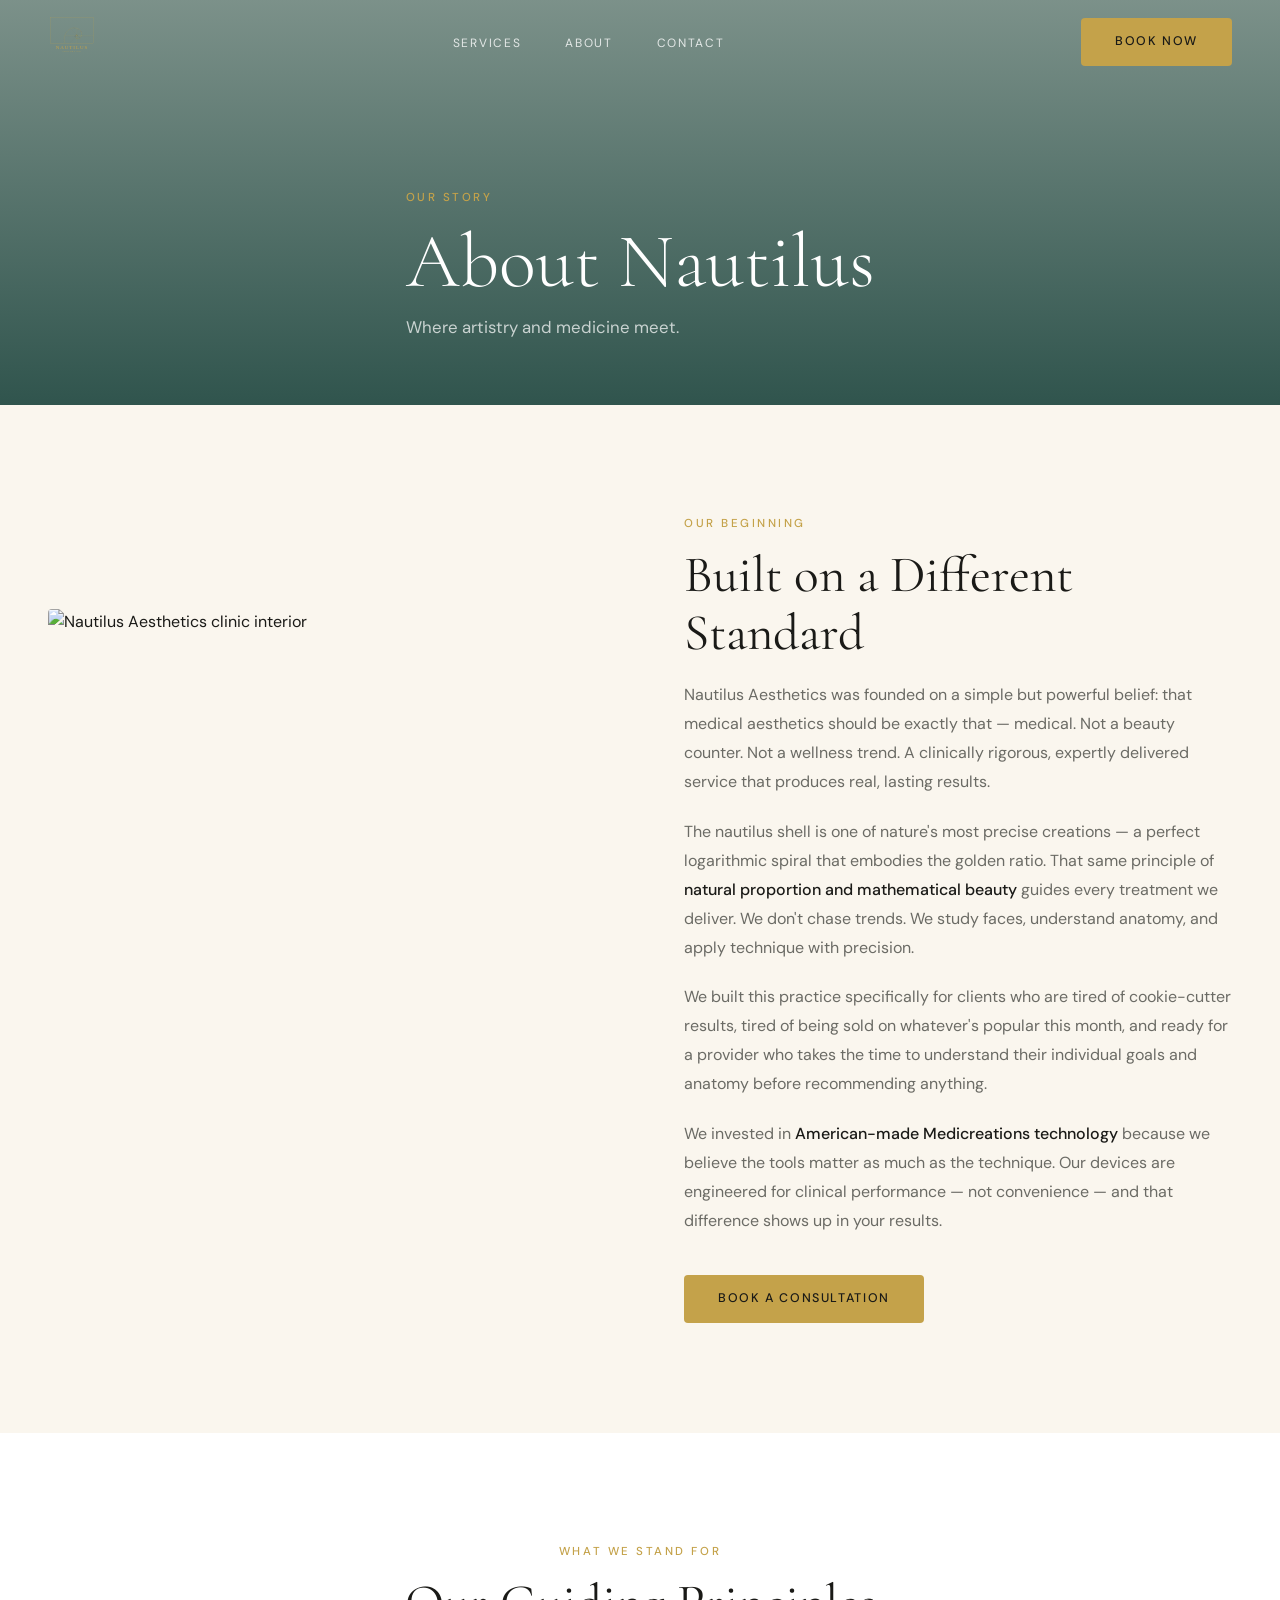
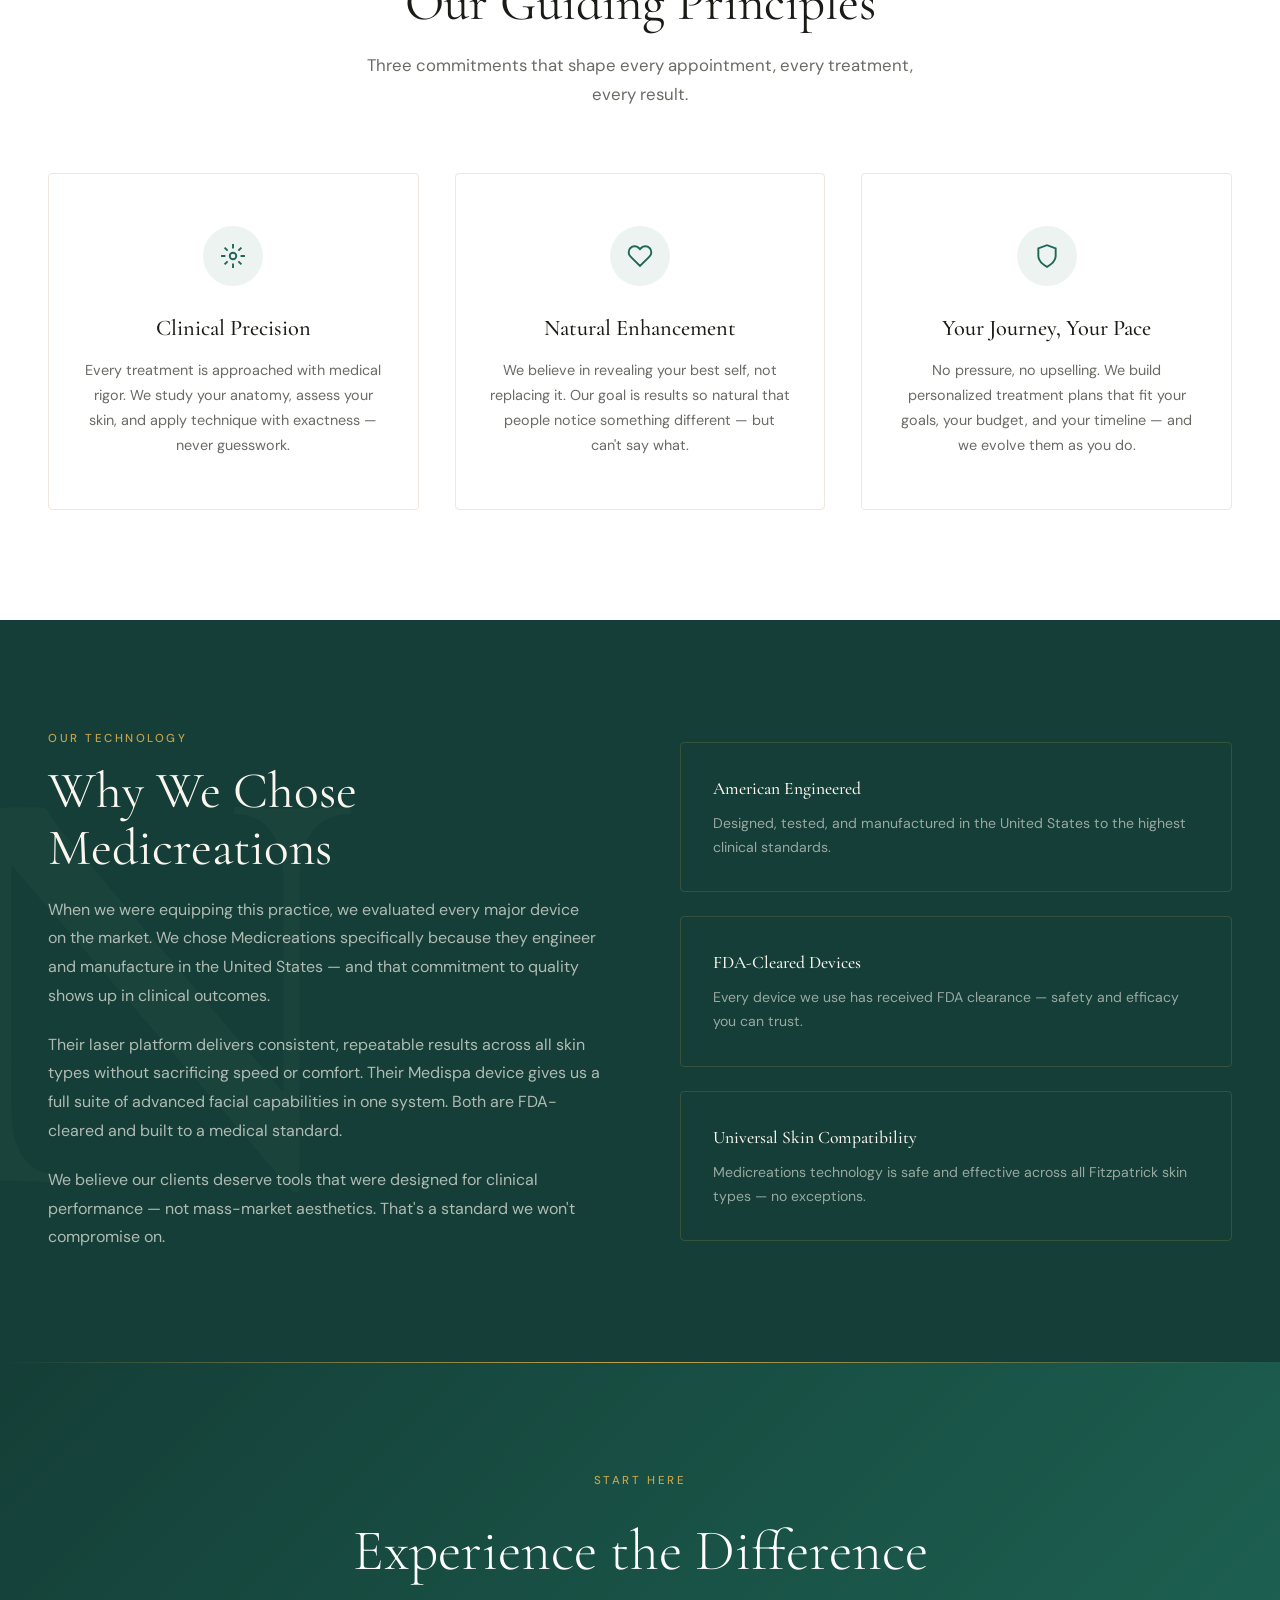
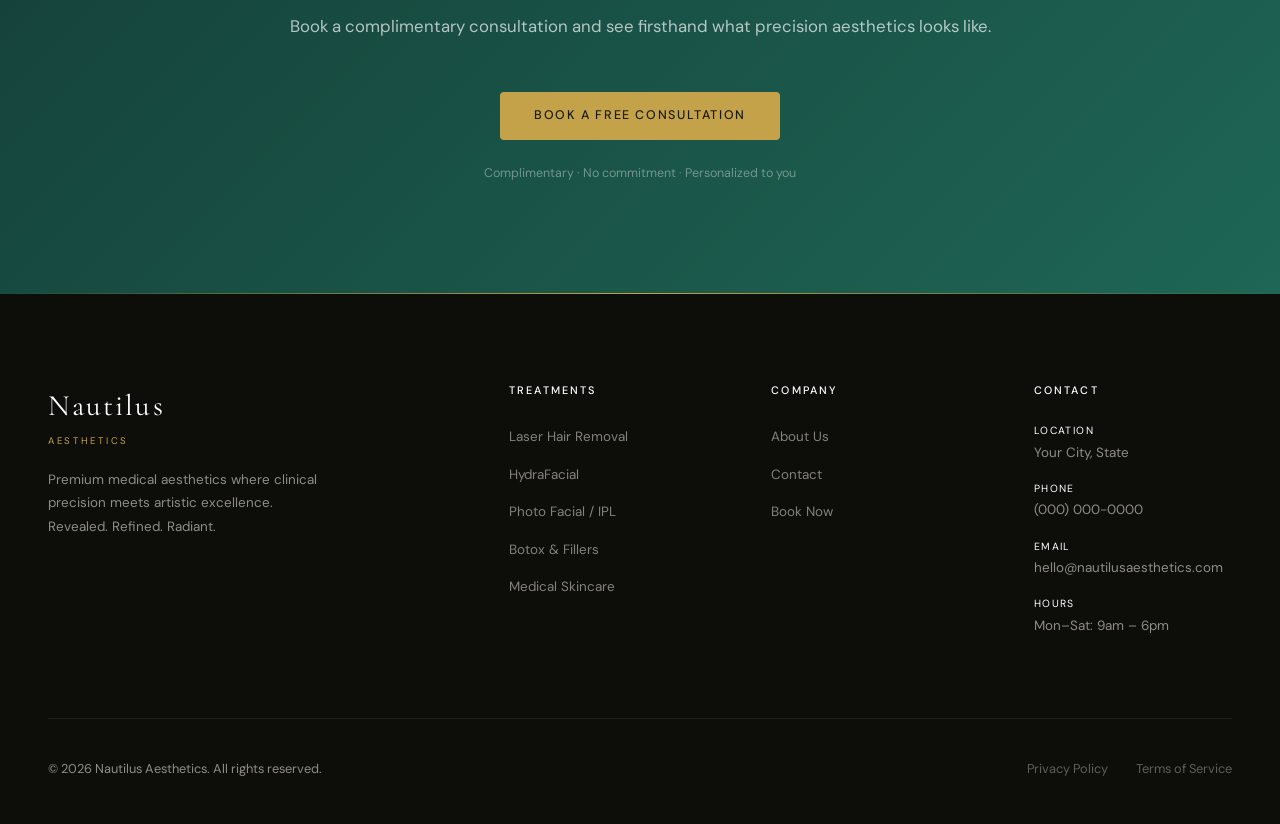
==== commit a75cf026: "Add SVG logo to navigation across all pages Replaced text-based nav logo with a mathematically accur" ====
--- a/about.html
+++ b/about.html
@@ -13,8 +13,7 @@
   <nav class="nav">
     <div class="nav__inner">
       <a href="index.html" class="nav__logo">
-        <span class="nav__logo-name">Nautilus</span>
-        <span class="nav__logo-sub">Aesthetics</span>
+        <img src="images/logo.svg" alt="Nautilus Aesthetics" class="nav__logo-img">
       </a>
       <ul class="nav__links">
         <li><a href="services.html">Services</a></li>
--- a/css/styles.css
+++ b/css/styles.css
@@ -149,23 +149,11 @@
   align-items: center;
   justify-content: space-between;
 }
-.nav__logo { line-height: 1; }
-.nav__logo-name {
-  font-family: var(--font-display);
-  font-size: 1.45rem;
-  font-weight: 500;
-  color: var(--clr-white);
-  letter-spacing: 0.08em;
-  display: block;
-}
-.nav__logo-sub {
-  font-family: var(--font-body);
-  font-size: 0.58rem;
-  letter-spacing: 0.28em;
-  text-transform: uppercase;
-  color: var(--clr-accent);
-  display: block;
-  margin-top: 2px;
+.nav__logo { line-height: 1; display: flex; align-items: center; }
+.nav__logo-img {
+  height: 54px;
+  width: auto;
+  display: block;
 }
 .nav__links {
   display: flex;
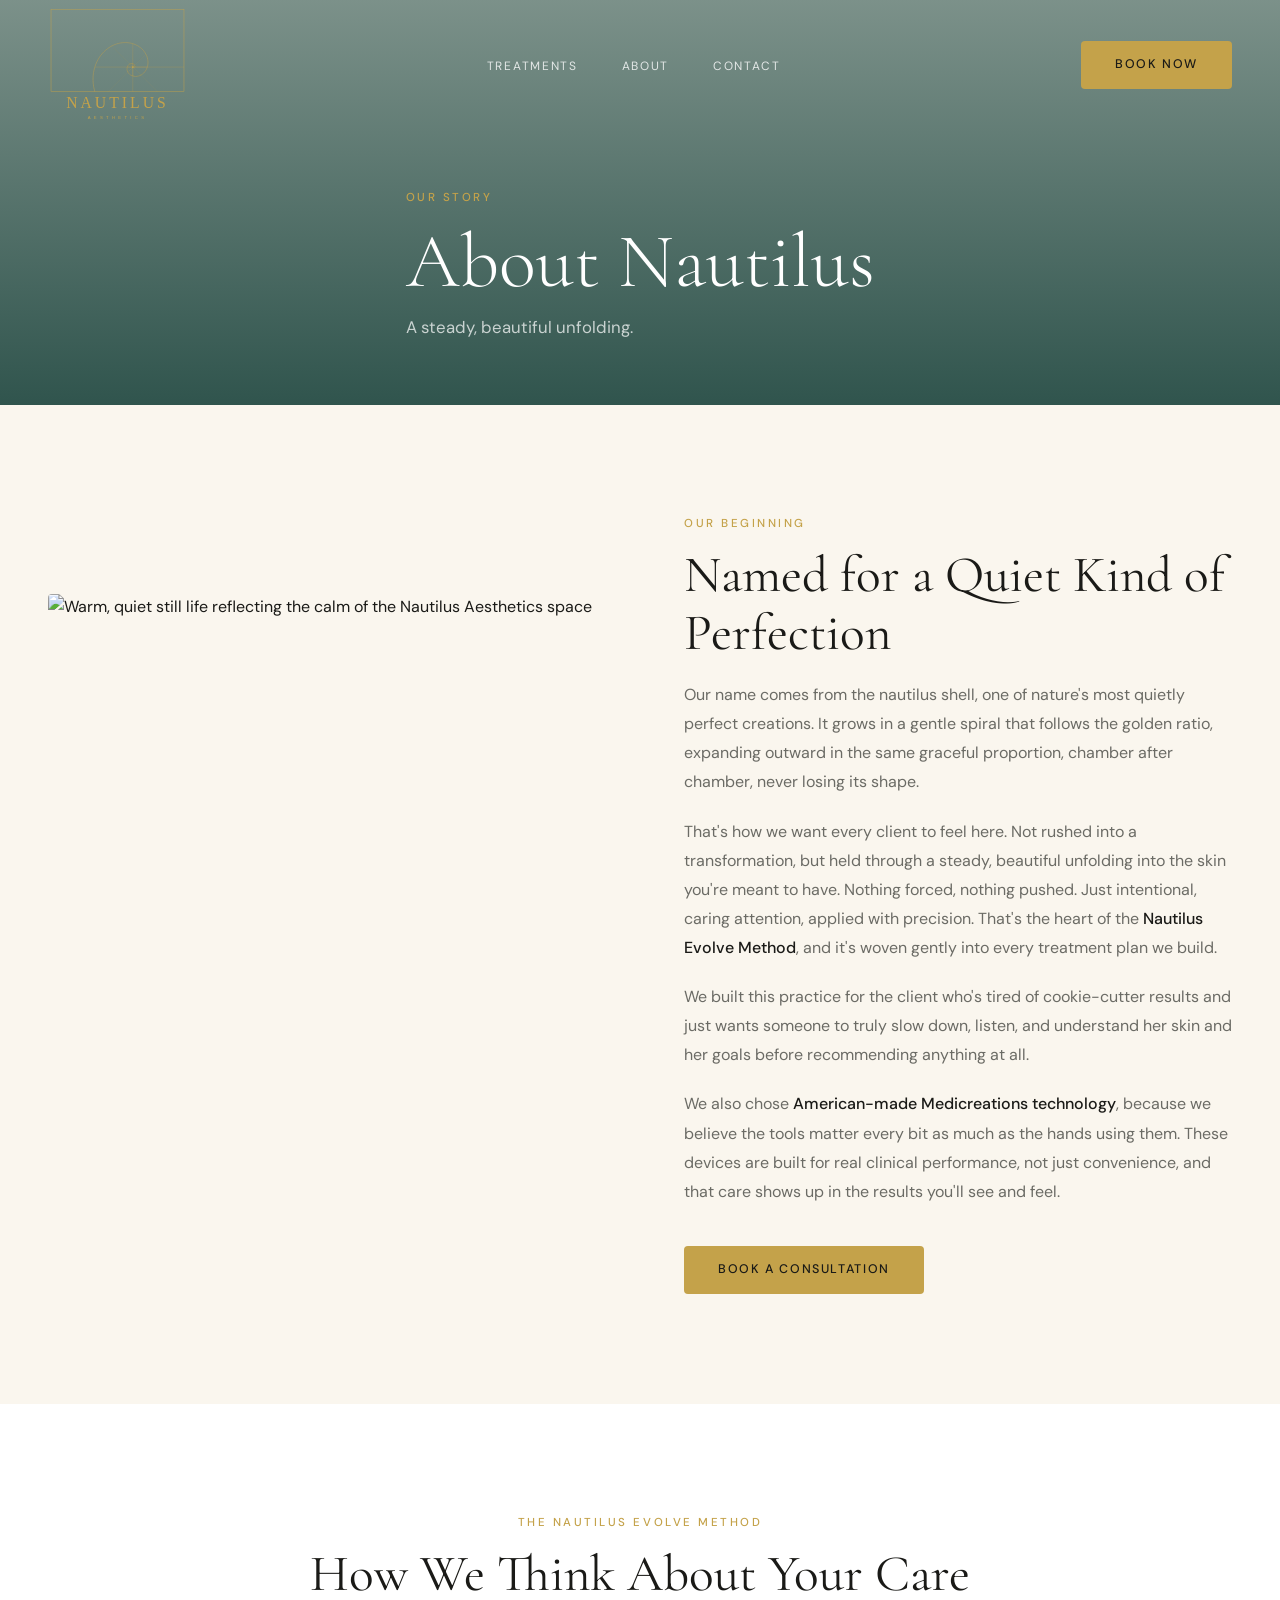
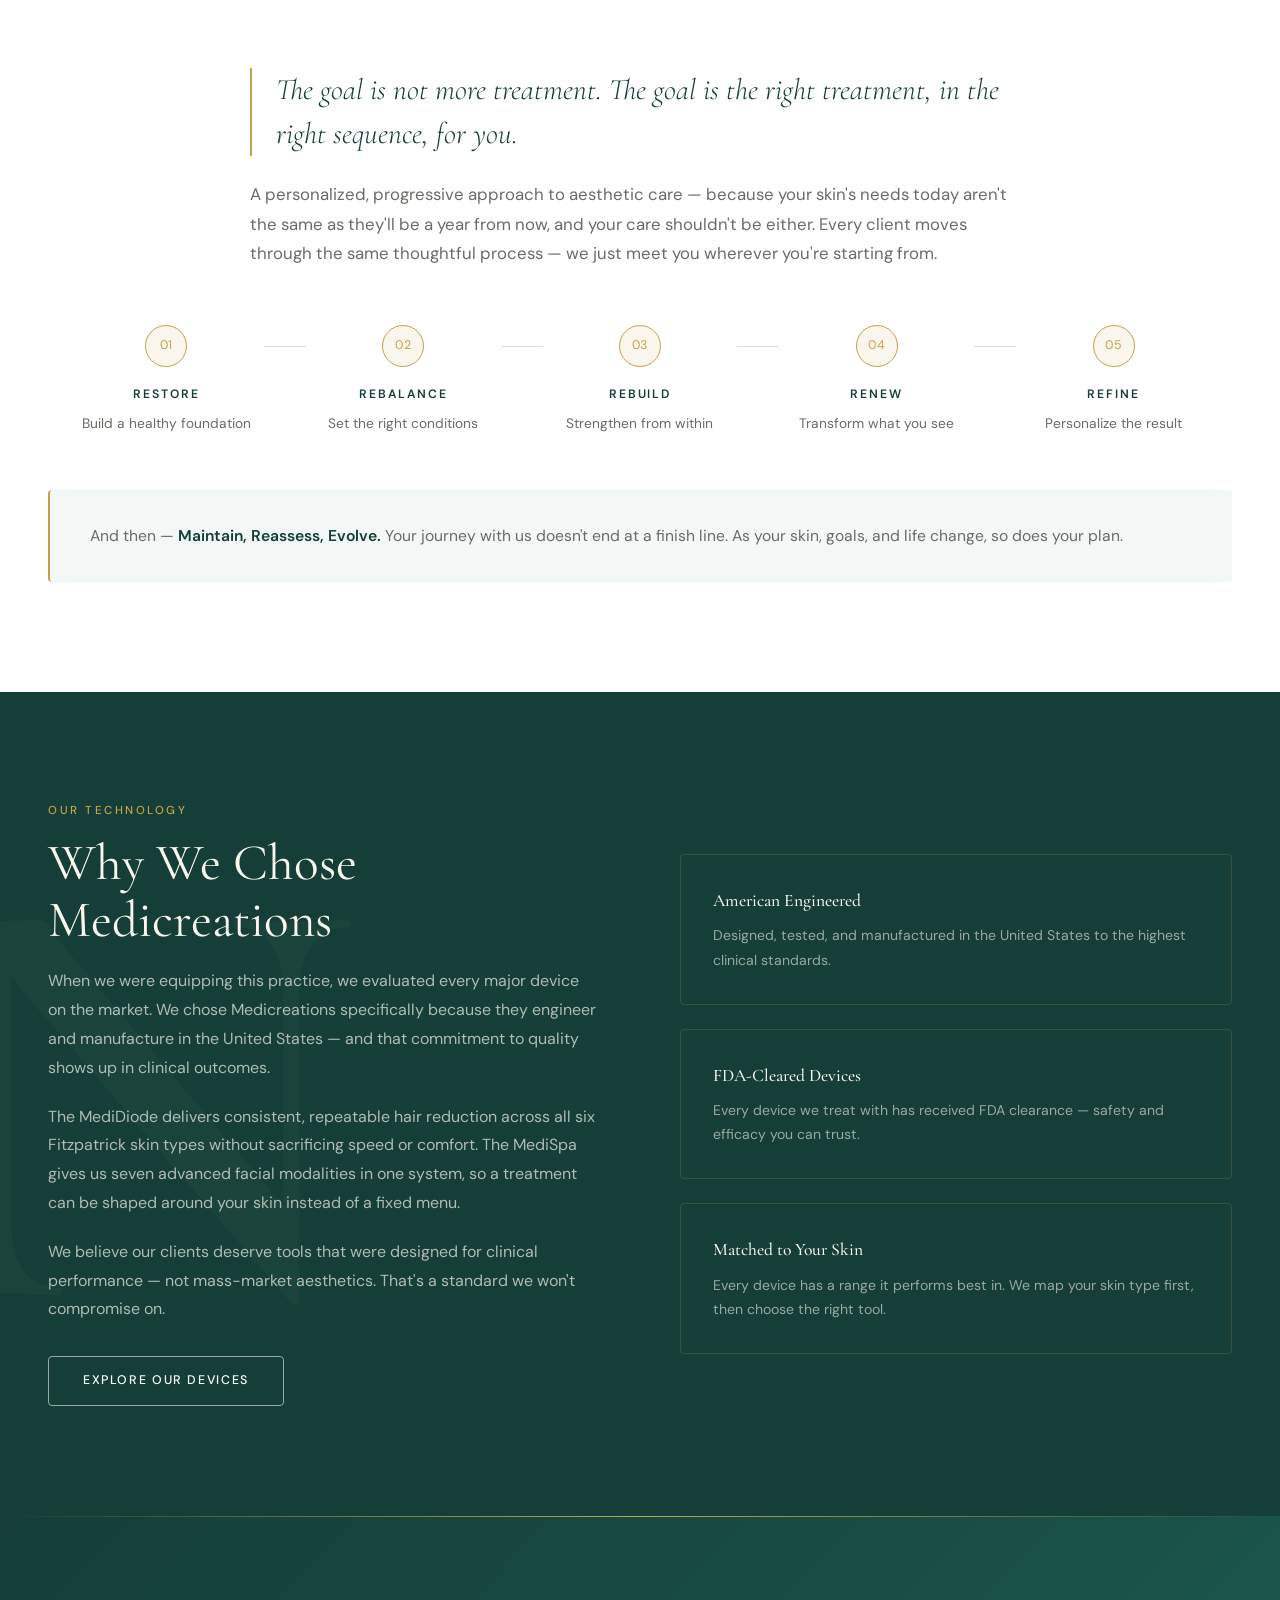
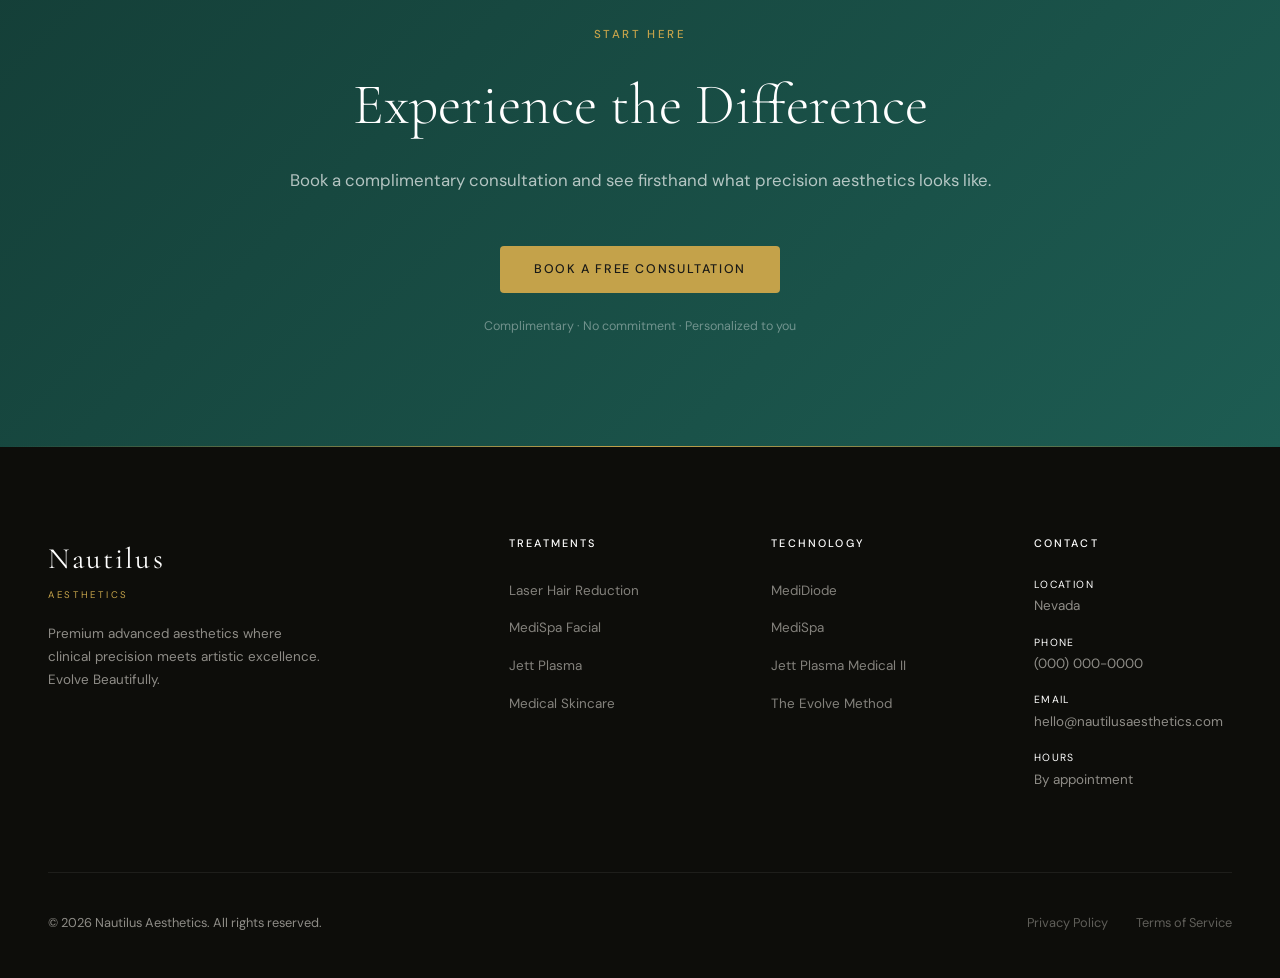
==== commit 3fe8f1dd: "Rebrand to Advanced Aesthetics positioning; add device pages Brand and palette: - Set primary teal t" ====
--- a/about.html
+++ b/about.html
@@ -3,7 +3,7 @@
 <head>
   <meta charset="UTF-8">
   <meta name="viewport" content="width=device-width, initial-scale=1.0">
-  <meta name="description" content="About Nautilus Aesthetics — our story, philosophy, and commitment to precision medical aesthetics.">
+  <meta name="description" content="About Nautilus Aesthetics — our name, our philosophy, and the Nautilus Evolve Method: a personalized, progressive approach to advanced aesthetic care.">
   <title>About | Nautilus Aesthetics</title>
   <link rel="stylesheet" href="css/styles.css">
 </head>
@@ -16,7 +16,7 @@
         <img src="images/logo.svg" alt="Nautilus Aesthetics" class="nav__logo-img">
       </a>
       <ul class="nav__links">
-        <li><a href="services.html">Services</a></li>
+        <li><a href="services.html">Treatments</a></li>
         <li><a href="about.html">About</a></li>
         <li><a href="contact.html">Contact</a></li>
       </ul>
@@ -29,19 +29,19 @@
     </div>
   </nav>
   <div class="nav__mobile">
-    <a href="services.html">Services</a>
+    <a href="services.html">Treatments</a>
     <a href="about.html">About</a>
     <a href="contact.html">Contact</a>
     <a href="contact.html" class="btn btn-primary">Book Now</a>
   </div>
 
   <!-- ===================== PAGE HERO ===================== -->
-  <section class="page-hero" style="background-image: url('https://images.unsplash.com/photo-1512290923902-8a9f81dc236c?auto=format&fit=crop&w=1920&q=80');">
+  <section class="page-hero" style="background-image: url('https://images.unsplash.com/photo-1638531540340-9c3d9f3c3077?auto=format&fit=crop&w=1920&q=80');">
     <div class="container">
       <div class="page-hero__content">
         <span class="section-tag">Our Story</span>
         <h1 class="page-hero__title">About Nautilus</h1>
-        <p class="page-hero__sub">Where artistry and medicine meet.</p>
+        <p class="page-hero__sub">A steady, beautiful unfolding.</p>
       </div>
     </div>
   </section>
@@ -53,25 +53,25 @@
         <div class="fade-up">
           <img
             class="about-story__img"
-            src="https://images.unsplash.com/photo-1559757148-5c350d0d3c56?auto=format&fit=crop&w=900&q=80"
-            alt="Nautilus Aesthetics clinic interior"
+            src="https://images.unsplash.com/photo-1667312939978-64cf31718a6e?auto=format&fit=crop&w=900&q=80"
+            alt="Warm, quiet still life reflecting the calm of the Nautilus Aesthetics space"
             loading="lazy"
           />
         </div>
         <div class="about-body fade-up delay-2">
           <span class="section-tag">Our Beginning</span>
-          <h2 class="section-title">Built on a Different Standard</h2>
-          <p>
-            Nautilus Aesthetics was founded on a simple but powerful belief: that medical aesthetics should be exactly that — medical. Not a beauty counter. Not a wellness trend. A clinically rigorous, expertly delivered service that produces real, lasting results.
-          </p>
-          <p>
-            The nautilus shell is one of nature's most precise creations — a perfect logarithmic spiral that embodies the golden ratio. That same principle of <strong>natural proportion and mathematical beauty</strong> guides every treatment we deliver. We don't chase trends. We study faces, understand anatomy, and apply technique with precision.
-          </p>
-          <p>
-            We built this practice specifically for clients who are tired of cookie-cutter results, tired of being sold on whatever's popular this month, and ready for a provider who takes the time to understand their individual goals and anatomy before recommending anything.
-          </p>
-          <p>
-            We invested in <strong>American-made Medicreations technology</strong> because we believe the tools matter as much as the technique. Our devices are engineered for clinical performance — not convenience — and that difference shows up in your results.
+          <h2 class="section-title">Named for a Quiet Kind of Perfection</h2>
+          <p>
+            Our name comes from the nautilus shell, one of nature's most quietly perfect creations. It grows in a gentle spiral that follows the golden ratio, expanding outward in the same graceful proportion, chamber after chamber, never losing its shape.
+          </p>
+          <p>
+            That's how we want every client to feel here. Not rushed into a transformation, but held through a steady, beautiful unfolding into the skin you're meant to have. Nothing forced, nothing pushed. Just intentional, caring attention, applied with precision. That's the heart of the <strong>Nautilus Evolve Method</strong>, and it's woven gently into every treatment plan we build.
+          </p>
+          <p>
+            We built this practice for the client who's tired of cookie-cutter results and just wants someone to truly slow down, listen, and understand her skin and her goals before recommending anything at all.
+          </p>
+          <p>
+            We also chose <strong>American-made Medicreations technology</strong>, because we believe the tools matter every bit as much as the hands using them. These devices are built for real clinical performance, not just convenience, and that care shows up in the results you'll see and feel.
           </p>
           <div style="margin-top: 40px;">
             <a href="contact.html" class="btn btn-primary">Book a Consultation</a>
@@ -81,36 +81,55 @@
     </div>
   </section>
 
-  <!-- ===================== MISSION CARDS ===================== -->
-  <section class="section section--white">
+  <!-- ===================== THE NAUTILUS EVOLVE METHOD ===================== -->
+  <section class="section section--white" id="method">
     <div class="container">
       <div class="section-header section-header--center fade-up">
-        <span class="section-tag">What We Stand For</span>
-        <h2 class="section-title">Our Guiding Principles</h2>
-        <p class="section-subtitle">Three commitments that shape every appointment, every treatment, every result.</p>
-      </div>
-      <div class="about-mission__grid">
-        <div class="mission-card fade-up delay-1">
-          <div class="mission-card__icon">
-            <svg width="26" height="26" fill="none" stroke="currentColor" stroke-width="1.75" viewBox="0 0 24 24"><circle cx="12" cy="12" r="3"/><path d="M12 1v4M12 19v4M4.22 4.22l2.83 2.83M16.95 16.95l2.83 2.83M1 12h4M19 12h4M4.22 19.78l2.83-2.83M16.95 7.05l2.83-2.83"/></svg>
-          </div>
-          <h3 class="mission-card__title">Clinical Precision</h3>
-          <p class="mission-card__desc">Every treatment is approached with medical rigor. We study your anatomy, assess your skin, and apply technique with exactness — never guesswork.</p>
-        </div>
-        <div class="mission-card fade-up delay-2">
-          <div class="mission-card__icon">
-            <svg width="26" height="26" fill="none" stroke="currentColor" stroke-width="1.75" viewBox="0 0 24 24"><path d="M20.84 4.61a5.5 5.5 0 0 0-7.78 0L12 5.67l-1.06-1.06a5.5 5.5 0 0 0-7.78 7.78l1.06 1.06L12 21.23l7.78-7.78 1.06-1.06a5.5 5.5 0 0 0 0-7.78z"/></svg>
-          </div>
-          <h3 class="mission-card__title">Natural Enhancement</h3>
-          <p class="mission-card__desc">We believe in revealing your best self, not replacing it. Our goal is results so natural that people notice something different — but can't say what.</p>
-        </div>
-        <div class="mission-card fade-up delay-3">
-          <div class="mission-card__icon">
-            <svg width="26" height="26" fill="none" stroke="currentColor" stroke-width="1.75" viewBox="0 0 24 24"><path d="M12 22s8-4 8-10V5l-8-3-8 3v7c0 6 8 10 8 10z"/></svg>
-          </div>
-          <h3 class="mission-card__title">Your Journey, Your Pace</h3>
-          <p class="mission-card__desc">No pressure, no upselling. We build personalized treatment plans that fit your goals, your budget, and your timeline — and we evolve them as you do.</p>
-        </div>
+        <span class="section-tag">The Nautilus Evolve Method</span>
+        <h2 class="section-title">How We Think About Your Care</h2>
+      </div>
+
+      <div class="fade-up">
+        <p class="method__quote">
+          The goal is not more treatment. The goal is the right treatment, in the right sequence, for you.
+        </p>
+        <p class="section-subtitle" style="max-width:780px; margin:0 auto;">
+          A personalized, progressive approach to aesthetic care — because your skin's needs today aren't the same as they'll be a year from now, and your care shouldn't be either. Every client moves through the same thoughtful process — we just meet you wherever you're starting from.
+        </p>
+      </div>
+
+      <div class="method__steps fade-up delay-2">
+        <div class="method-step">
+          <div class="method-step__num">01</div>
+          <div class="method-step__title">Restore</div>
+          <p class="method-step__desc">Build a healthy foundation</p>
+        </div>
+        <div class="method-step">
+          <div class="method-step__num">02</div>
+          <div class="method-step__title">Rebalance</div>
+          <p class="method-step__desc">Set the right conditions</p>
+        </div>
+        <div class="method-step">
+          <div class="method-step__num">03</div>
+          <div class="method-step__title">Rebuild</div>
+          <p class="method-step__desc">Strengthen from within</p>
+        </div>
+        <div class="method-step">
+          <div class="method-step__num">04</div>
+          <div class="method-step__title">Renew</div>
+          <p class="method-step__desc">Transform what you see</p>
+        </div>
+        <div class="method-step">
+          <div class="method-step__num">05</div>
+          <div class="method-step__title">Refine</div>
+          <p class="method-step__desc">Personalize the result</p>
+        </div>
+      </div>
+
+      <div class="method__outro fade-up">
+        <p>
+          And then — <strong>Maintain, Reassess, Evolve.</strong> Your journey with us doesn't end at a finish line. As your skin, goals, and life change, so does your plan.
+        </p>
       </div>
     </div>
   </section>
@@ -118,7 +137,7 @@
   <!-- ===================== WHY WE CHOSE MEDICREATIONS ===================== -->
   <section class="section section--dark why">
     <div class="container">
-      <div style="display:grid; grid-template-columns:1fr 1fr; gap:80px; align-items:center;">
+      <div class="two-col">
         <div class="fade-up">
           <span class="section-tag">Our Technology</span>
           <h2 class="section-title" style="color:var(--clr-ivory)">Why We Chose Medicreations</h2>
@@ -126,11 +145,14 @@
             When we were equipping this practice, we evaluated every major device on the market. We chose Medicreations specifically because they engineer and manufacture in the United States — and that commitment to quality shows up in clinical outcomes.
           </p>
           <p style="color:rgba(250,246,238,0.68); line-height:1.8; margin-bottom:20px; font-size:1rem;">
-            Their laser platform delivers consistent, repeatable results across all skin types without sacrificing speed or comfort. Their Medispa device gives us a full suite of advanced facial capabilities in one system. Both are FDA-cleared and built to a medical standard.
+            The MediDiode delivers consistent, repeatable hair reduction across all six Fitzpatrick skin types without sacrificing speed or comfort. The MediSpa gives us seven advanced facial modalities in one system, so a treatment can be shaped around your skin instead of a fixed menu.
           </p>
           <p style="color:rgba(250,246,238,0.68); line-height:1.8; font-size:1rem;">
             We believe our clients deserve tools that were designed for clinical performance — not mass-market aesthetics. That's a standard we won't compromise on.
           </p>
+          <div style="margin-top:32px;">
+            <a href="index.html#technology" class="btn btn-outline-light">Explore Our Devices</a>
+          </div>
         </div>
         <div class="fade-up delay-2">
           <div style="display:flex; flex-direction:column; gap:24px;">
@@ -140,11 +162,11 @@
             </div>
             <div class="why-card" style="padding:32px;">
               <h4 class="why-card__title" style="font-size:1.1rem; margin-bottom:8px;">FDA-Cleared Devices</h4>
-              <p class="why-card__desc">Every device we use has received FDA clearance — safety and efficacy you can trust.</p>
+              <p class="why-card__desc">Every device we treat with has received FDA clearance — safety and efficacy you can trust.</p>
             </div>
             <div class="why-card" style="padding:32px;">
-              <h4 class="why-card__title" style="font-size:1.1rem; margin-bottom:8px;">Universal Skin Compatibility</h4>
-              <p class="why-card__desc">Medicreations technology is safe and effective across all Fitzpatrick skin types — no exceptions.</p>
+              <h4 class="why-card__title" style="font-size:1.1rem; margin-bottom:8px;">Matched to Your Skin</h4>
+              <p class="why-card__desc">Every device has a range it performs best in. We map your skin type first, then choose the right tool.</p>
             </div>
           </div>
         </div>
@@ -172,33 +194,34 @@
         <div>
           <span class="footer__brand-name">Nautilus</span>
           <span class="footer__brand-sub">Aesthetics</span>
-          <p class="footer__brand-desc">Premium medical aesthetics where clinical precision meets artistic excellence. Revealed. Refined. Radiant.</p>
+          <p class="footer__brand-desc">Premium advanced aesthetics where clinical precision meets artistic excellence. Evolve Beautifully.</p>
         </div>
         <div>
           <div class="footer__col-label">Treatments</div>
           <ul class="footer__links">
-            <li><a href="services.html#laser">Laser Hair Removal</a></li>
-            <li><a href="services.html#hydrafacial">HydraFacial</a></li>
-            <li><a href="services.html#ipl">Photo Facial / IPL</a></li>
-            <li><a href="services.html#injectables">Botox &amp; Fillers</a></li>
+            <li><a href="services.html#laser">Laser Hair Reduction</a></li>
+            <li><a href="services.html#medispa">MediSpa Facial</a></li>
+            <li><a href="services.html#jett">Jett Plasma</a></li>
             <li><a href="services.html#skincare">Medical Skincare</a></li>
           </ul>
         </div>
         <div>
-          <div class="footer__col-label">Company</div>
+          <div class="footer__col-label">Technology</div>
           <ul class="footer__links">
-            <li><a href="about.html">About Us</a></li>
-            <li><a href="contact.html">Contact</a></li>
-            <li><a href="contact.html">Book Now</a></li>
+            <li><a href="medidiode.html">MediDiode</a></li>
+            <li><a href="medispa.html">MediSpa</a></li>
+            <li><a href="jett-plasma.html">Jett Plasma Medical II</a></li>
+            <li><a href="about.html#method">The Evolve Method</a></li>
           </ul>
         </div>
         <div>
           <div class="footer__col-label">Contact</div>
           <dl class="footer__contact">
-            <dt>Location</dt><dd>Your City, State</dd>
+            <!-- UPDATE: Replace with your actual location, phone, email and hours -->
+            <dt>Location</dt><dd>Nevada</dd>
             <dt>Phone</dt><dd>(000) 000-0000</dd>
             <dt>Email</dt><dd>hello@nautilusaesthetics.com</dd>
-            <dt>Hours</dt><dd>Mon–Sat: 9am – 6pm</dd>
+            <dt>Hours</dt><dd>By appointment</dd>
           </dl>
         </div>
       </div>
--- a/css/styles.css
+++ b/css/styles.css
@@ -10,25 +10,29 @@
 
 /* ---- Brand Variables ---------------------------------------- */
 :root {
-  /* Colors */
-  --clr-primary:       #1E6655;
-  --clr-primary-dark:  #143E37;
-  --clr-accent:        #C4A24A;
+  /* Colors — Nautilus brand palette */
+  --clr-primary:       #1D5C52;   /* Deep teal green */
+  --clr-primary-dark:  #143E37;   /* Dark teal */
+  --clr-accent:        #C4A24A;   /* Brushed gold */
   --clr-accent-light:  #d4b76a;
-  --clr-ivory:         #FAF6EE;
+  --clr-ivory:         #FAF6EE;   /* Warm ivory */
   --clr-ivory-dark:    #ede8dc;
-  --clr-text:          #1A1A17;
+  --clr-text:          #1A1A17;   /* Warm black */
   --clr-text-muted:    #6b6b65;
   --clr-white:         #ffffff;
   --clr-black:         #0d0d0a;
 
+  /* RGB channels — for rgba() tints. Keep in sync with the hex values above. */
+  --clr-primary-rgb:      29, 92, 82;
+  --clr-primary-dark-rgb: 20, 62, 55;
+
   /* Typography */
   --font-display: 'Cormorant Garamond', Georgia, serif;
   --font-body:    'DM Sans', system-ui, sans-serif;
 
   /* Layout */
   --container-max:  1240px;
-  --nav-height:     84px;
+  --nav-height:     130px;
   --section-gap:    110px;
   --radius:         4px;
 
@@ -151,7 +155,7 @@
 }
 .nav__logo { line-height: 1; display: flex; align-items: center; }
 .nav__logo-img {
-  height: 54px;
+  height: 116px;
   width: auto;
   display: block;
 }
@@ -232,9 +236,9 @@
 .hero__bg {
   position: absolute;
   inset: 0;
-  background-image: url('https://images.unsplash.com/photo-1540555700478-4be289fbecef?auto=format&fit=crop&w=1920&q=85');
+  background-image: url('https://images.unsplash.com/photo-1612196808827-9ff25cb6137a?auto=format&fit=crop&w=1920&q=85');
   background-size: cover;
-  background-position: center 30%;
+  background-position: center 45%;
   transform: scale(1.06);
   transition: transform 10s ease;
 }
@@ -242,7 +246,7 @@
 .hero__overlay {
   position: absolute;
   inset: 0;
-  background: linear-gradient(135deg, rgba(20,62,55,0.88) 0%, rgba(20,62,55,0.6) 50%, rgba(30,102,85,0.4) 100%);
+  background: linear-gradient(135deg, rgba(var(--clr-primary-dark-rgb),0.88) 0%, rgba(var(--clr-primary-dark-rgb),0.6) 50%, rgba(var(--clr-primary-rgb),0.4) 100%);
 }
 .hero__content {
   position: relative;
@@ -406,7 +410,7 @@
 .intro__pillar-icon {
   width: 42px; height: 42px;
   border-radius: 50%;
-  background: rgba(30,102,85,0.1);
+  background: rgba(var(--clr-primary-rgb),0.1);
   display: flex;
   align-items: center;
   justify-content: center;
@@ -424,14 +428,9 @@
 /* ---- Services Grid (Home) -------------------------------------- */
 .services__grid {
   display: grid;
-  grid-template-columns: repeat(6, 1fr);
+  grid-template-columns: repeat(2, 1fr);
   gap: 24px;
 }
-.service-card:nth-child(1),
-.service-card:nth-child(2),
-.service-card:nth-child(3) { grid-column: span 2; }
-.service-card:nth-child(4) { grid-column: 2 / span 2; }
-.service-card:nth-child(5) { grid-column: 4 / span 2; }
 
 .service-card {
   position: relative;
@@ -450,11 +449,11 @@
 .service-card__overlay {
   position: absolute;
   inset: 0;
-  background: linear-gradient(to top, rgba(20,62,55,0.92) 0%, rgba(20,62,55,0.2) 55%, transparent 100%);
+  background: linear-gradient(to top, rgba(var(--clr-primary-dark-rgb),0.92) 0%, rgba(var(--clr-primary-dark-rgb),0.2) 55%, transparent 100%);
   transition: var(--transition-med);
 }
 .service-card:hover .service-card__overlay {
-  background: linear-gradient(to top, rgba(20,62,55,0.97) 0%, rgba(20,62,55,0.55) 60%, rgba(20,62,55,0.1) 100%);
+  background: linear-gradient(to top, rgba(var(--clr-primary-dark-rgb),0.97) 0%, rgba(var(--clr-primary-dark-rgb),0.55) 60%, rgba(var(--clr-primary-dark-rgb),0.1) 100%);
 }
 .service-card__body {
   position: absolute;
@@ -518,7 +517,7 @@
   content: '';
   position: absolute;
   inset: 0;
-  background: linear-gradient(to bottom, rgba(20,62,55,0.55) 0%, rgba(20,62,55,0.88) 100%);
+  background: linear-gradient(to bottom, rgba(var(--clr-primary-dark-rgb),0.55) 0%, rgba(var(--clr-primary-dark-rgb),0.88) 100%);
 }
 .page-hero__content { position: relative; z-index: 1; }
 .page-hero__title {
@@ -576,8 +575,8 @@
   align-items: center;
   gap: 10px;
   padding: 10px 18px;
-  background: rgba(30,102,85,0.08);
-  border: 1px solid rgba(30,102,85,0.2);
+  background: rgba(var(--clr-primary-rgb),0.08);
+  border: 1px solid rgba(var(--clr-primary-rgb),0.2);
   border-radius: 100px;
   font-size: 0.78rem;
   letter-spacing: 0.1em;
@@ -825,7 +824,7 @@
 }
 .mission-card__icon {
   width: 60px; height: 60px;
-  background: rgba(30,102,85,0.08);
+  background: rgba(var(--clr-primary-rgb),0.08);
   border-radius: 50%;
   display: flex;
   align-items: center;
@@ -857,7 +856,7 @@
 .contact-info__item:first-child { padding-top: 0; }
 .contact-info__icon {
   width: 50px; height: 50px;
-  background: rgba(30,102,85,0.08);
+  background: rgba(var(--clr-primary-rgb),0.08);
   border-radius: var(--radius);
   display: flex;
   align-items: center;
@@ -912,7 +911,7 @@
 }
 .form-input:focus, .form-select:focus, .form-textarea:focus {
   border-color: var(--clr-primary);
-  box-shadow: 0 0 0 3px rgba(30,102,85,0.1);
+  box-shadow: 0 0 0 3px rgba(var(--clr-primary-rgb),0.1);
 }
 .form-textarea { height: 130px; resize: vertical; }
 .form-select {
@@ -941,25 +940,21 @@
   :root { --section-gap: 84px; }
   .why__cards { grid-template-columns: repeat(2, 1fr); }
   .footer__grid { grid-template-columns: 1fr 1fr; gap: 44px; }
-  .services__grid {
-    grid-template-columns: repeat(2, 1fr);
-  }
-  .service-card:nth-child(n) { grid-column: span 1; }
-  .service-card:nth-child(5) { grid-column: 1 / -1; max-width: 50%; margin: 0 auto; width: 100%; }
+  .services__grid { grid-template-columns: repeat(2, 1fr); }
 }
 
 @media (max-width: 768px) {
-  :root { --section-gap: 64px; --nav-height: 72px; }
+  :root { --section-gap: 64px; --nav-height: 92px; }
   .nav__links, .nav__cta { display: none; }
   .nav__hamburger { display: flex; }
+  /* Logo must fit inside the shorter mobile nav bar */
+  .nav__logo-img { height: 76px; }
   .hero__content { text-align: center; margin: 0 auto; }
   .hero__eyebrow, .hero__actions { justify-content: center; }
   .intro__inner, .about-story__inner, .service-block__inner,
   .contact-section__inner { grid-template-columns: 1fr; gap: 44px; }
   .intro__accent-border, .intro__stat-badge { display: none; }
   .services__grid { grid-template-columns: 1fr; }
-  .service-card:nth-child(n) { grid-column: span 1; }
-  .service-card:nth-child(5) { max-width: 100%; }
   .testimonials__grid { grid-template-columns: 1fr; }
   .about-mission__grid { grid-template-columns: 1fr; }
   .why__cards { grid-template-columns: 1fr; }
@@ -976,3 +971,427 @@
   .btn { padding: 13px 26px; }
   .cta-banner { padding: 72px 0; }
 }
+
+/* ============================================================
+   DEVICE CARDS — technology showcase (homepage)
+   ============================================================ */
+.device-grid {
+  display: grid;
+  grid-template-columns: repeat(3, 1fr);
+  gap: 28px;
+}
+.device-card {
+  display: flex;
+  flex-direction: column;
+  padding: 44px 36px 36px;
+  background: var(--clr-white);
+  border: 1px solid var(--clr-ivory-dark);
+  border-radius: var(--radius);
+  transition: var(--transition-med);
+  position: relative;
+  overflow: hidden;
+}
+.device-card::before {
+  content: '';
+  position: absolute;
+  top: 0; left: 0; right: 0;
+  height: 2px;
+  background: var(--clr-accent);
+  transform: scaleX(0);
+  transform-origin: left;
+  transition: transform var(--transition-med);
+}
+.device-card:hover {
+  transform: translateY(-4px);
+  box-shadow: 0 18px 48px rgba(var(--clr-primary-dark-rgb), 0.12);
+  border-color: rgba(var(--clr-primary-rgb), 0.22);
+}
+.device-card:hover::before { transform: scaleX(1); }
+.device-card__icon {
+  width: 60px;
+  height: 60px;
+  border-radius: 50%;
+  display: flex;
+  align-items: center;
+  justify-content: center;
+  background: rgba(var(--clr-primary-rgb), 0.07);
+  color: var(--clr-primary);
+  margin-bottom: 24px;
+  flex-shrink: 0;
+  transition: var(--transition-med);
+}
+.device-card:hover .device-card__icon {
+  background: var(--clr-primary);
+  color: var(--clr-accent);
+}
+.device-card__eyebrow {
+  font-size: 0.66rem;
+  letter-spacing: 0.2em;
+  text-transform: uppercase;
+  color: var(--clr-accent);
+  margin-bottom: 8px;
+}
+.device-card__name {
+  font-family: var(--font-display);
+  font-size: 1.6rem;
+  font-weight: 500;
+  color: var(--clr-primary-dark);
+  line-height: 1.2;
+  margin-bottom: 12px;
+}
+.device-card__desc {
+  font-size: 0.92rem;
+  color: var(--clr-text-muted);
+  line-height: 1.75;
+  margin-bottom: 24px;
+  flex-grow: 1;
+}
+.device-card__cta {
+  font-size: 0.72rem;
+  font-weight: 500;
+  letter-spacing: 0.14em;
+  text-transform: uppercase;
+  color: var(--clr-primary);
+  display: inline-flex;
+  align-items: center;
+  gap: 8px;
+  transition: gap var(--transition-fast);
+}
+.device-card:hover .device-card__cta { gap: 14px; }
+
+/* ============================================================
+   THE NAUTILUS EVOLVE METHOD
+   ============================================================ */
+.method__quote {
+  font-family: var(--font-display);
+  font-size: clamp(1.35rem, 2.6vw, 1.85rem);
+  font-style: italic;
+  font-weight: 300;
+  line-height: 1.5;
+  color: var(--clr-primary-dark);
+  max-width: 780px;
+  margin: 0 auto 24px;
+  text-align: left;
+  padding-left: 24px;
+  border-left: 2px solid var(--clr-accent);
+}
+.method__steps {
+  display: grid;
+  grid-template-columns: repeat(5, 1fr);
+  gap: 0;
+  margin-top: 56px;
+  counter-reset: step;
+}
+.method-step {
+  position: relative;
+  padding: 0 20px;
+  text-align: center;
+}
+.method-step:not(:last-child)::after {
+  content: '';
+  position: absolute;
+  top: 21px;
+  right: -21px;
+  width: 42px;
+  height: 1px;
+  background: rgba(var(--clr-primary-rgb), 0.2);
+}
+.method-step__num {
+  width: 42px;
+  height: 42px;
+  margin: 0 auto 18px;
+  border-radius: 50%;
+  border: 1px solid var(--clr-accent);
+  color: var(--clr-accent);
+  display: flex;
+  align-items: center;
+  justify-content: center;
+  font-size: 0.78rem;
+  letter-spacing: 0.06em;
+  background: var(--clr-ivory);
+  position: relative;
+  z-index: 1;
+}
+.method-step__title {
+  font-size: 0.76rem;
+  font-weight: 600;
+  letter-spacing: 0.16em;
+  text-transform: uppercase;
+  color: var(--clr-primary-dark);
+  margin-bottom: 8px;
+}
+.method-step__desc {
+  font-size: 0.86rem;
+  color: var(--clr-text-muted);
+  line-height: 1.6;
+}
+.method__outro {
+  margin-top: 56px;
+  padding: 32px 40px;
+  background: rgba(var(--clr-primary-rgb), 0.05);
+  border-left: 2px solid var(--clr-accent);
+  border-radius: var(--radius);
+}
+.method__outro p {
+  font-size: 0.98rem;
+  line-height: 1.8;
+  color: var(--clr-text-muted);
+}
+.method__outro strong { color: var(--clr-primary-dark); font-weight: 600; }
+
+/* Inline callout that links to the method */
+.method-callout {
+  margin-top: 40px;
+  padding: 28px 32px;
+  background: rgba(var(--clr-primary-rgb), 0.05);
+  border-left: 2px solid var(--clr-accent);
+  border-radius: var(--radius);
+}
+.method-callout p {
+  font-family: var(--font-display);
+  font-size: 1.25rem;
+  font-weight: 400;
+  line-height: 1.45;
+  color: var(--clr-primary-dark);
+  margin-bottom: 14px;
+}
+.method-callout a {
+  font-size: 0.72rem;
+  font-weight: 500;
+  letter-spacing: 0.14em;
+  text-transform: uppercase;
+  color: var(--clr-primary);
+  display: inline-flex;
+  align-items: center;
+  gap: 8px;
+  transition: gap var(--transition-fast);
+}
+.method-callout a:hover { gap: 14px; }
+
+/* ============================================================
+   MODALITY GRID — MediSpa handpieces
+   ============================================================ */
+.modality-grid {
+  display: grid;
+  grid-template-columns: repeat(2, 1fr);
+  gap: 4px 44px;
+  margin-top: 8px;
+}
+.modality {
+  padding: 22px 0;
+  border-bottom: 1px solid var(--clr-ivory-dark);
+}
+.modality__name {
+  display: flex;
+  align-items: center;
+  gap: 12px;
+  font-size: 0.95rem;
+  font-weight: 600;
+  color: var(--clr-primary-dark);
+  margin-bottom: 6px;
+}
+.modality__name span {
+  font-size: 0.7rem;
+  color: var(--clr-accent);
+  letter-spacing: 0.1em;
+}
+.modality__desc {
+  font-size: 0.89rem;
+  color: var(--clr-text-muted);
+  line-height: 1.7;
+}
+
+/* ============================================================
+   DEVICE DETAIL PAGES
+   ============================================================ */
+.device-hero {
+  padding: calc(var(--nav-height) + 72px) 0 72px;
+  background: var(--clr-primary-dark);
+  color: var(--clr-ivory);
+}
+.device-hero__inner {
+  display: grid;
+  grid-template-columns: 1fr 1fr;
+  gap: 72px;
+  align-items: center;
+}
+.device-hero__title {
+  font-family: var(--font-display);
+  font-size: clamp(2.2rem, 4.4vw, 3.4rem);
+  font-weight: 400;
+  line-height: 1.12;
+  color: var(--clr-ivory);
+  margin-bottom: 16px;
+}
+.device-hero__ritual {
+  font-size: 0.74rem;
+  letter-spacing: 0.24em;
+  text-transform: uppercase;
+  color: var(--clr-accent);
+  margin-bottom: 22px;
+}
+.device-hero__sub {
+  font-size: 1.02rem;
+  line-height: 1.8;
+  color: rgba(250, 246, 238, 0.72);
+  margin-bottom: 32px;
+}
+.device-hero__img {
+  width: 100%;
+  border-radius: var(--radius);
+  background: var(--clr-ivory);
+  object-fit: cover;
+  aspect-ratio: 4 / 3;
+}
+.device-hero__badge {
+  display: inline-flex;
+  align-items: center;
+  gap: 8px;
+  font-size: 0.68rem;
+  letter-spacing: 0.14em;
+  text-transform: uppercase;
+  color: var(--clr-accent);
+  border: 1px solid rgba(196, 162, 74, 0.4);
+  border-radius: 100px;
+  padding: 7px 16px;
+  margin-bottom: 20px;
+}
+
+/* Spec strip */
+.spec-strip {
+  display: grid;
+  grid-template-columns: repeat(4, 1fr);
+  gap: 32px;
+  padding: 44px 0;
+  border-top: 1px solid var(--clr-ivory-dark);
+  border-bottom: 1px solid var(--clr-ivory-dark);
+}
+.spec__label {
+  font-size: 0.66rem;
+  letter-spacing: 0.18em;
+  text-transform: uppercase;
+  color: var(--clr-accent);
+  margin-bottom: 8px;
+}
+.spec__value {
+  font-size: 0.95rem;
+  color: var(--clr-primary-dark);
+  font-weight: 500;
+  line-height: 1.5;
+}
+
+/* Expectation / honesty panel */
+.expect {
+  background: rgba(var(--clr-primary-rgb), 0.05);
+  border-left: 2px solid var(--clr-accent);
+  border-radius: var(--radius);
+  padding: 32px 36px;
+  margin-top: 36px;
+}
+.expect__label {
+  font-size: 0.68rem;
+  letter-spacing: 0.18em;
+  text-transform: uppercase;
+  color: var(--clr-accent);
+  margin-bottom: 12px;
+}
+.expect p {
+  font-size: 0.97rem;
+  line-height: 1.8;
+  color: var(--clr-text-muted);
+}
+
+/* Regulatory / disclosure note */
+.disclosure {
+  font-size: 0.8rem;
+  line-height: 1.7;
+  color: var(--clr-text-muted);
+  padding: 20px 24px;
+  background: var(--clr-ivory);
+  border: 1px solid var(--clr-ivory-dark);
+  border-radius: var(--radius);
+  margin-top: 32px;
+}
+.disclosure strong { color: var(--clr-primary-dark); }
+
+/* ============================================================
+   SHARED LAYOUT HELPERS
+   ============================================================ */
+.two-col {
+  display: grid;
+  grid-template-columns: 1fr 1fr;
+  gap: 80px;
+  align-items: center;
+}
+.tri-col {
+  display: grid;
+  grid-template-columns: repeat(3, 1fr);
+  gap: 40px;
+  text-align: center;
+}
+
+/* ---- Responsive — new components ------------------------------ */
+@media (max-width: 1024px) {
+  .device-grid { grid-template-columns: 1fr; }
+  .method__steps { grid-template-columns: repeat(2, 1fr); gap: 40px 24px; }
+  .method-step:not(:last-child)::after { display: none; }
+  .spec-strip { grid-template-columns: repeat(2, 1fr); gap: 28px; }
+  .device-hero__inner, .two-col { grid-template-columns: 1fr; gap: 44px; }
+}
+
+@media (max-width: 768px) {
+  .modality-grid { grid-template-columns: 1fr; gap: 0; }
+  .method__steps { grid-template-columns: 1fr; gap: 32px; }
+  .tri-col { grid-template-columns: 1fr; gap: 44px; }
+  .device-hero { padding: calc(var(--nav-height) + 48px) 0 56px; }
+  .method__outro, .expect, .method-callout { padding: 24px 22px; }
+}
+
+/* ============================================================
+   PHILOSOPHY PRINCIPLES
+   ============================================================ */
+.principles {
+  display: grid;
+  grid-template-columns: repeat(3, 1fr);
+  gap: 2px 48px;
+  margin-top: 72px;
+}
+.principle {
+  padding: 28px 0;
+  border-top: 1px solid var(--clr-ivory-dark);
+}
+.principle__name {
+  font-size: 0.78rem;
+  font-weight: 600;
+  letter-spacing: 0.14em;
+  text-transform: uppercase;
+  color: var(--clr-primary-dark);
+  margin-bottom: 10px;
+  display: flex;
+  align-items: center;
+  gap: 10px;
+}
+.principle__name::before {
+  content: '';
+  width: 14px;
+  height: 1px;
+  background: var(--clr-accent);
+  flex-shrink: 0;
+}
+.principle__desc {
+  font-size: 0.9rem;
+  color: var(--clr-text-muted);
+  line-height: 1.72;
+}
+.mantra {
+  font-family: var(--font-display);
+  font-size: clamp(1.3rem, 2.4vw, 1.7rem);
+  font-style: italic;
+  font-weight: 300;
+  color: var(--clr-primary);
+  line-height: 1.5;
+  margin-top: 28px;
+}
+
+@media (max-width: 1024px) { .principles { grid-template-columns: repeat(2, 1fr); gap: 2px 36px; } }
+@media (max-width: 768px)  { .principles { grid-template-columns: 1fr; margin-top: 48px; } }
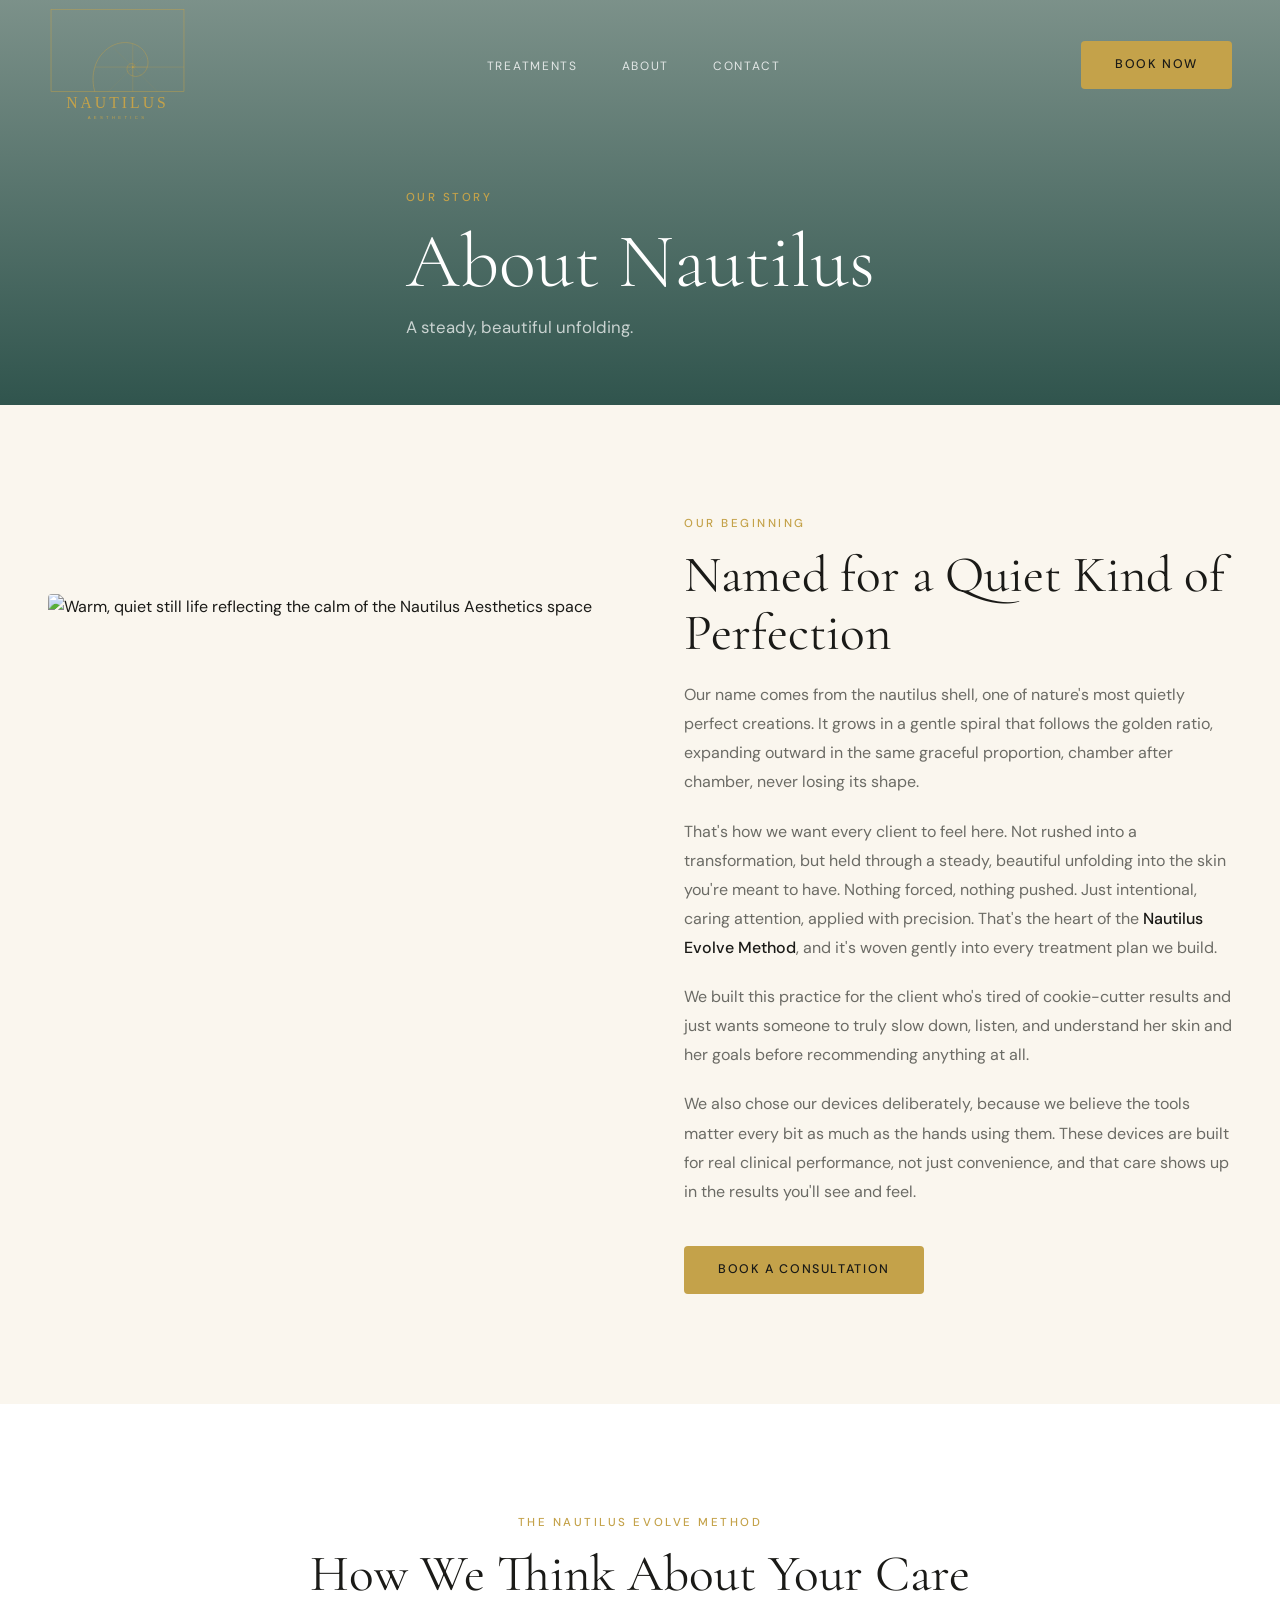
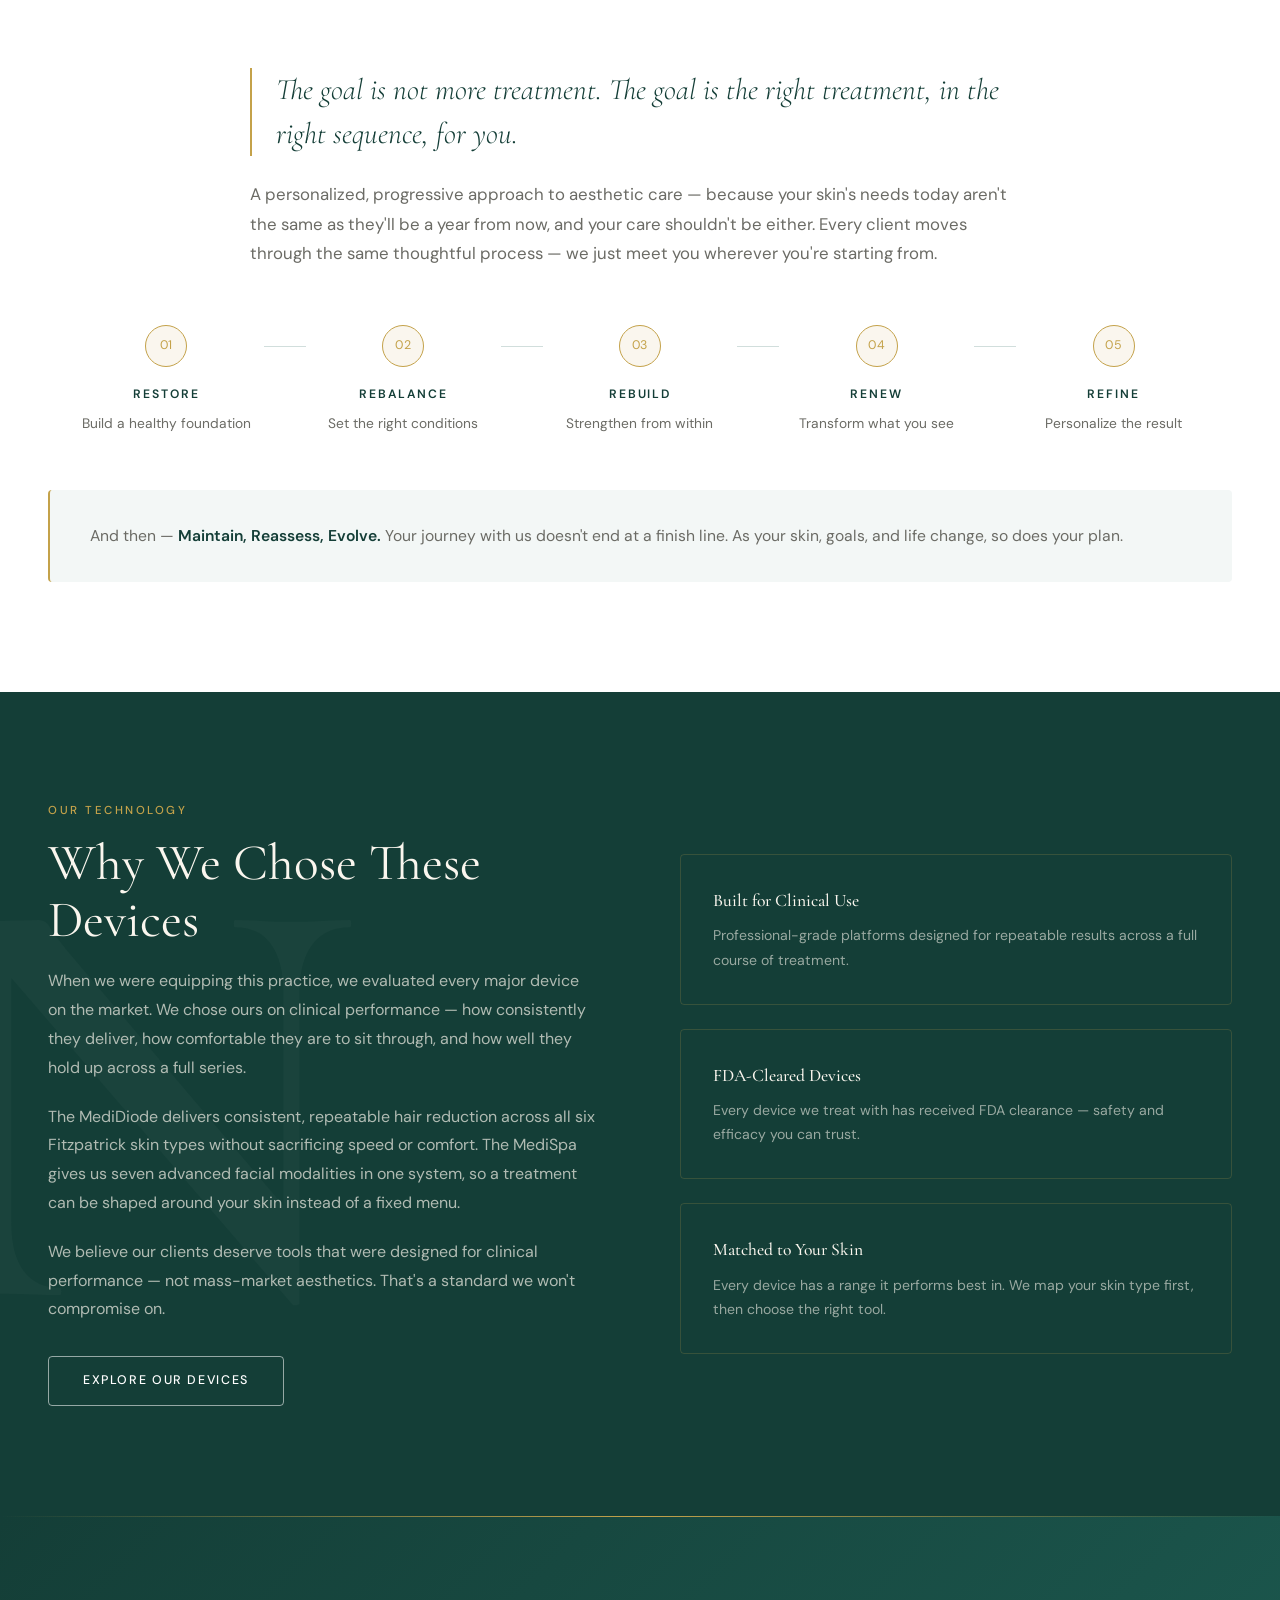
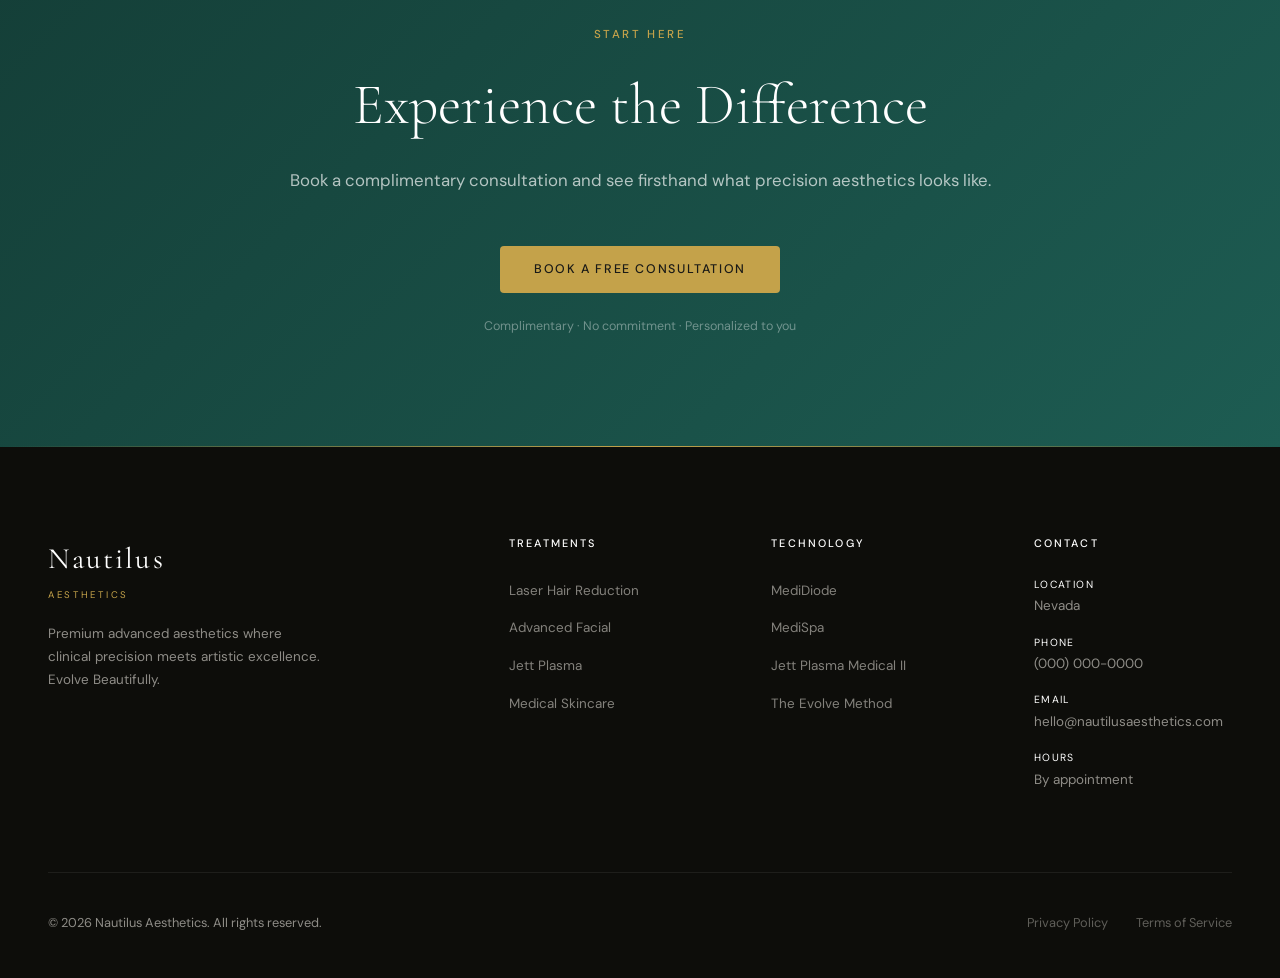
==== commit 422b614b: "Add real device photos; drop origin claims and device-branded names Photos: - Replace the three "PHO" ====
--- a/about.html
+++ b/about.html
@@ -71,7 +71,7 @@
             We built this practice for the client who's tired of cookie-cutter results and just wants someone to truly slow down, listen, and understand her skin and her goals before recommending anything at all.
           </p>
           <p>
-            We also chose <strong>American-made Medicreations technology</strong>, because we believe the tools matter every bit as much as the hands using them. These devices are built for real clinical performance, not just convenience, and that care shows up in the results you'll see and feel.
+            We also chose our devices deliberately, because we believe the tools matter every bit as much as the hands using them. These devices are built for real clinical performance, not just convenience, and that care shows up in the results you'll see and feel.
           </p>
           <div style="margin-top: 40px;">
             <a href="contact.html" class="btn btn-primary">Book a Consultation</a>
@@ -134,15 +134,15 @@
     </div>
   </section>
 
-  <!-- ===================== WHY WE CHOSE MEDICREATIONS ===================== -->
+  <!-- ===================== WHY THESE DEVICES ===================== -->
   <section class="section section--dark why">
     <div class="container">
       <div class="two-col">
         <div class="fade-up">
           <span class="section-tag">Our Technology</span>
-          <h2 class="section-title" style="color:var(--clr-ivory)">Why We Chose Medicreations</h2>
+          <h2 class="section-title" style="color:var(--clr-ivory)">Why We Chose These Devices</h2>
           <p style="color:rgba(250,246,238,0.68); line-height:1.8; margin-bottom:20px; font-size:1rem;">
-            When we were equipping this practice, we evaluated every major device on the market. We chose Medicreations specifically because they engineer and manufacture in the United States — and that commitment to quality shows up in clinical outcomes.
+            When we were equipping this practice, we evaluated every major device on the market. We chose ours on clinical performance — how consistently they deliver, how comfortable they are to sit through, and how well they hold up across a full series.
           </p>
           <p style="color:rgba(250,246,238,0.68); line-height:1.8; margin-bottom:20px; font-size:1rem;">
             The MediDiode delivers consistent, repeatable hair reduction across all six Fitzpatrick skin types without sacrificing speed or comfort. The MediSpa gives us seven advanced facial modalities in one system, so a treatment can be shaped around your skin instead of a fixed menu.
@@ -157,8 +157,8 @@
         <div class="fade-up delay-2">
           <div style="display:flex; flex-direction:column; gap:24px;">
             <div class="why-card" style="padding:32px;">
-              <h4 class="why-card__title" style="font-size:1.1rem; margin-bottom:8px;">American Engineered</h4>
-              <p class="why-card__desc">Designed, tested, and manufactured in the United States to the highest clinical standards.</p>
+              <h4 class="why-card__title" style="font-size:1.1rem; margin-bottom:8px;">Built for Clinical Use</h4>
+              <p class="why-card__desc">Professional-grade platforms designed for repeatable results across a full course of treatment.</p>
             </div>
             <div class="why-card" style="padding:32px;">
               <h4 class="why-card__title" style="font-size:1.1rem; margin-bottom:8px;">FDA-Cleared Devices</h4>
@@ -200,7 +200,7 @@
           <div class="footer__col-label">Treatments</div>
           <ul class="footer__links">
             <li><a href="services.html#laser">Laser Hair Reduction</a></li>
-            <li><a href="services.html#medispa">MediSpa Facial</a></li>
+            <li><a href="services.html#medispa">Advanced Facial</a></li>
             <li><a href="services.html#jett">Jett Plasma</a></li>
             <li><a href="services.html#skincare">Medical Skincare</a></li>
           </ul>
--- a/css/styles.css
+++ b/css/styles.css
@@ -1395,3 +1395,14 @@
 
 @media (max-width: 1024px) { .principles { grid-template-columns: repeat(2, 1fr); gap: 2px 36px; } }
 @media (max-width: 768px)  { .principles { grid-template-columns: 1fr; margin-top: 48px; } }
+
+/* Modality / mechanism descriptor under a treatment or device title */
+.modality-line {
+  font-size: 0.82rem;
+  font-weight: 500;
+  letter-spacing: 0.13em;
+  text-transform: uppercase;
+  color: var(--clr-primary);
+  margin: -8px 0 18px;
+}
+.modality-line--light { color: var(--clr-accent); margin: -6px 0 20px; }
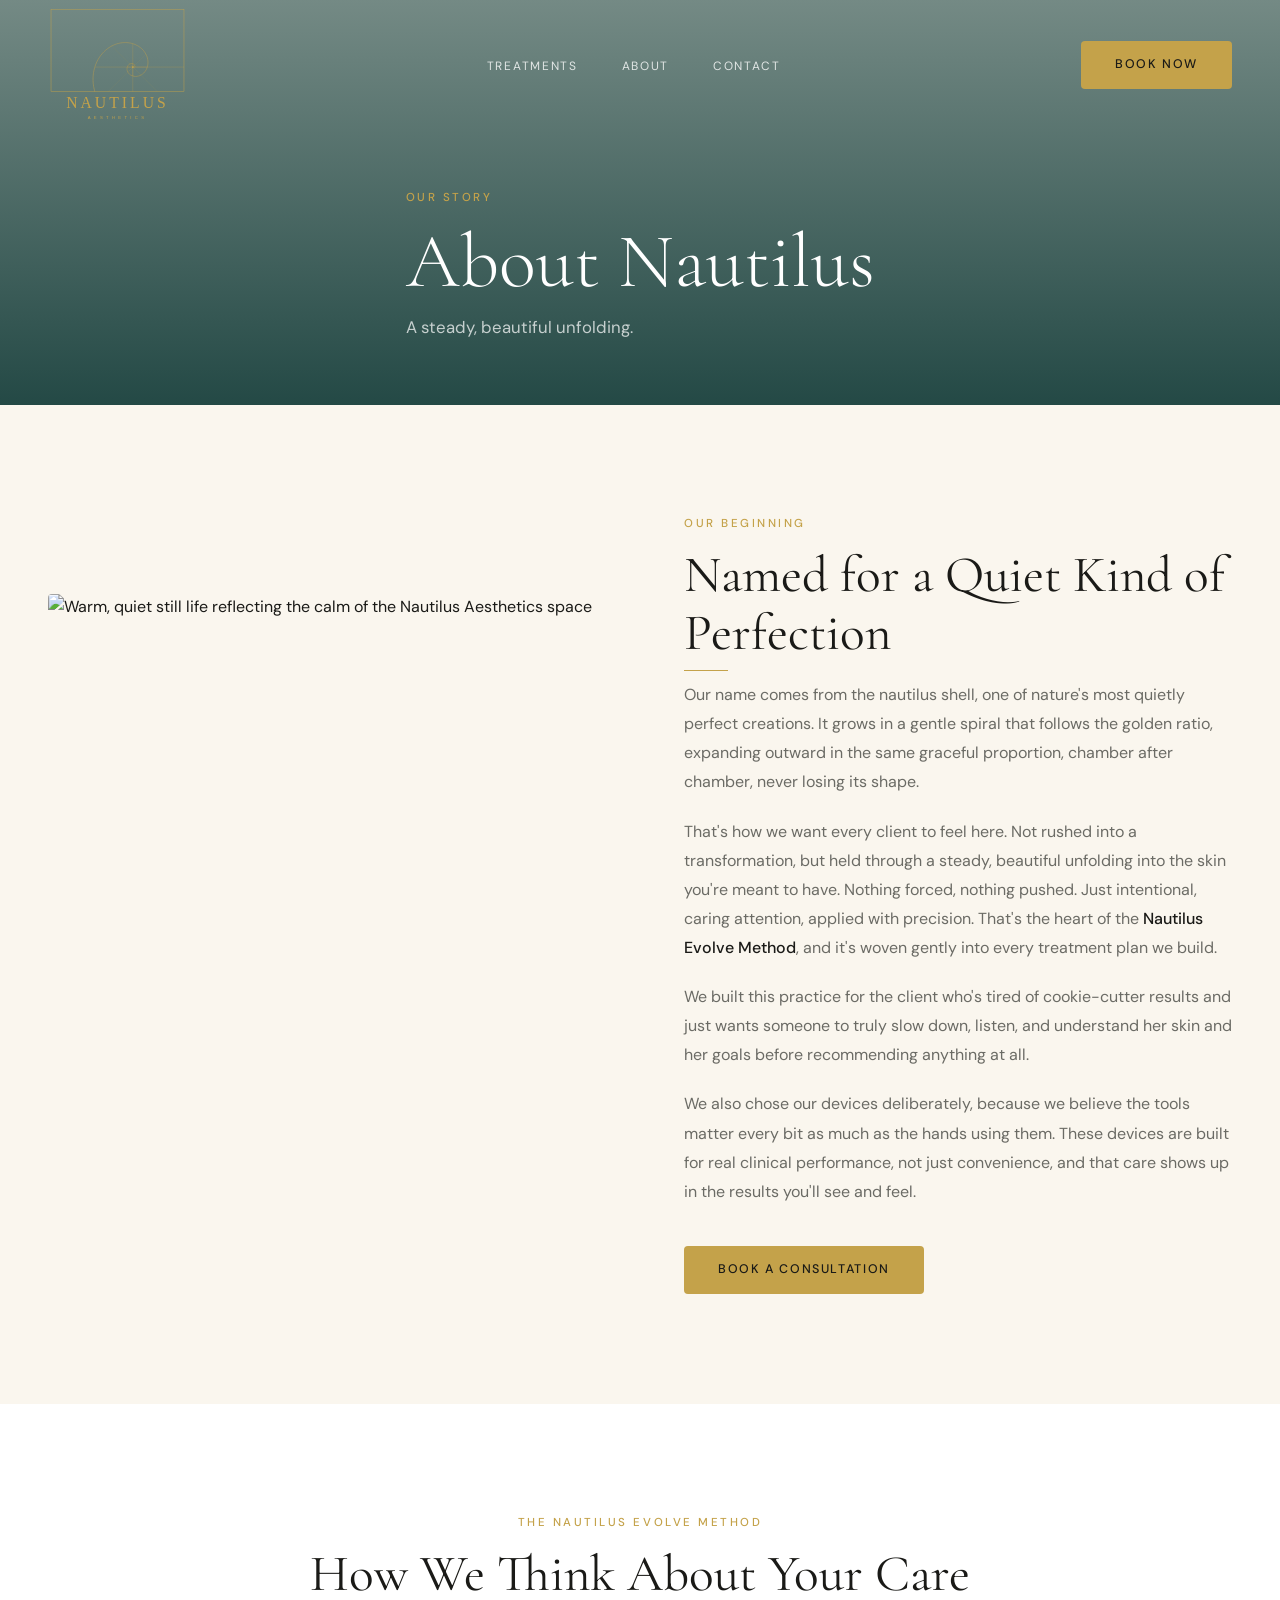
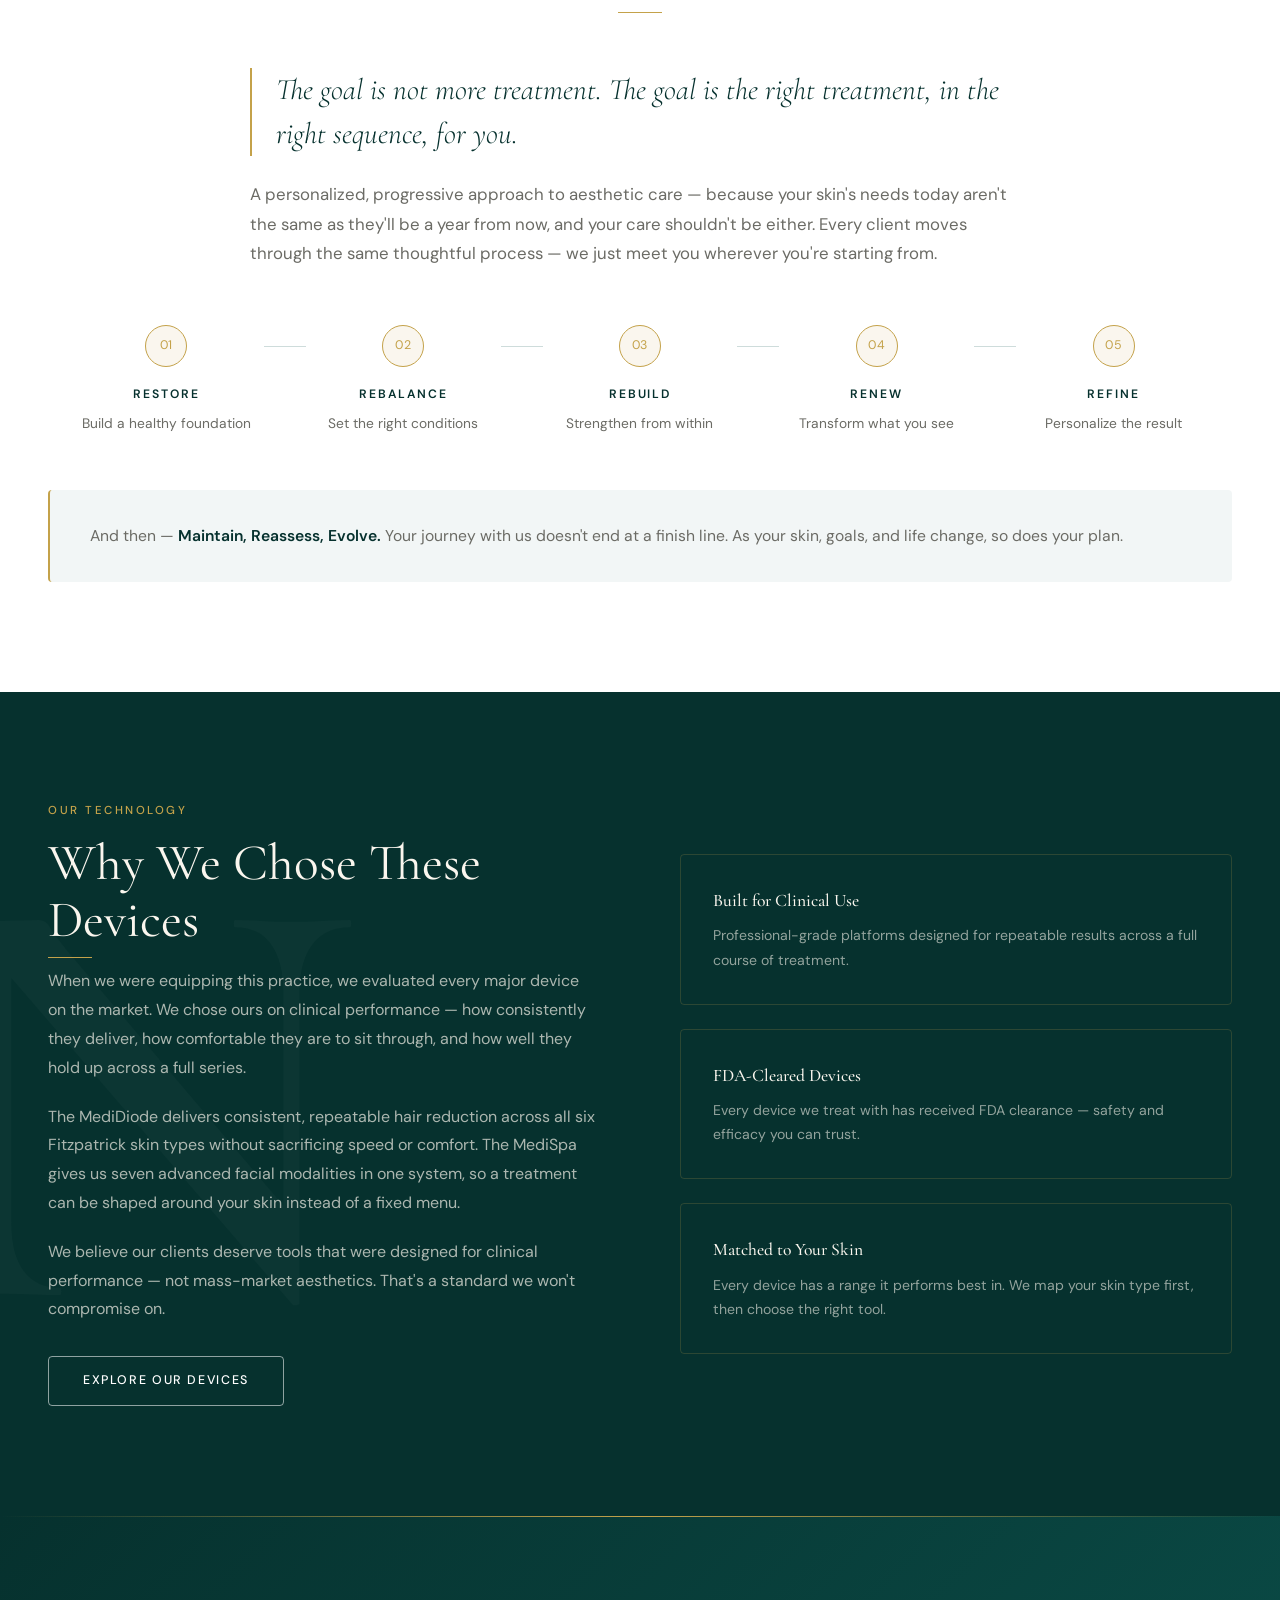
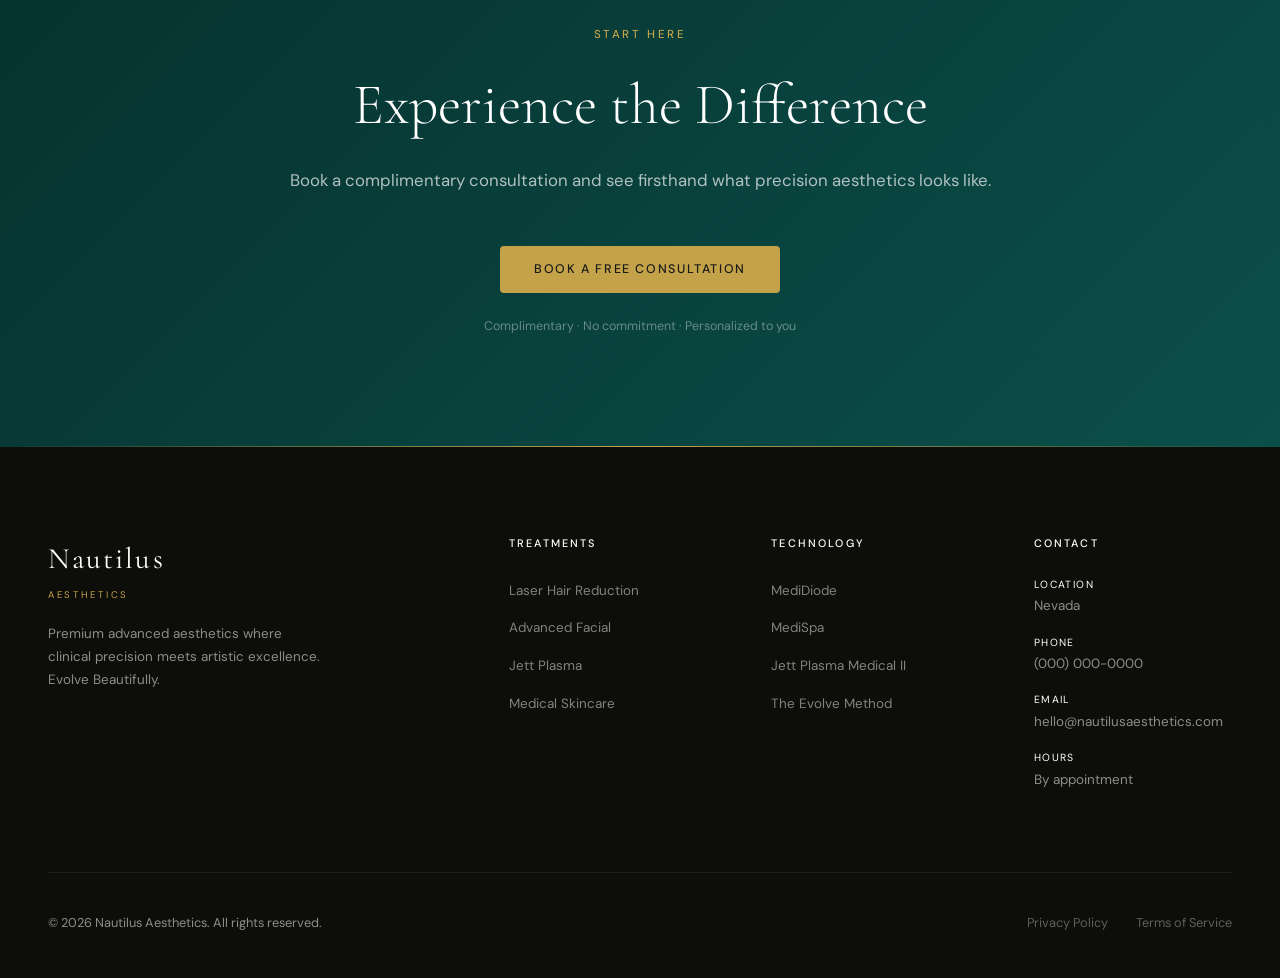
==== commit 2028ac2e: "Add Nautilus shell animation and motion pass (tasks 3 and 4) Task 3 — Philosophy shell - Replace the" ====
--- a/about.html
+++ b/about.html
@@ -5,6 +5,7 @@
   <meta name="viewport" content="width=device-width, initial-scale=1.0">
   <meta name="description" content="About Nautilus Aesthetics — our name, our philosophy, and the Nautilus Evolve Method: a personalized, progressive approach to advanced aesthetic care.">
   <title>About | Nautilus Aesthetics</title>
+  <script>document.documentElement.classList.add('js');</script>
   <link rel="stylesheet" href="css/styles.css">
 </head>
 <body>
--- a/css/styles.css
+++ b/css/styles.css
@@ -11,8 +11,8 @@
 /* ---- Brand Variables ---------------------------------------- */
 :root {
   /* Colors — Nautilus brand palette */
-  --clr-primary:       #1D5C52;   /* Deep teal green */
-  --clr-primary-dark:  #143E37;   /* Dark teal */
+  --clr-primary:       #0B4F4A;   /* Deep teal */
+  --clr-primary-dark:  #06312E;   /* Deep teal, dark */
   --clr-accent:        #C4A24A;   /* Brushed gold */
   --clr-accent-light:  #d4b76a;
   --clr-ivory:         #FAF6EE;   /* Warm ivory */
@@ -23,8 +23,10 @@
   --clr-black:         #0d0d0a;
 
   /* RGB channels — for rgba() tints. Keep in sync with the hex values above. */
-  --clr-primary-rgb:      29, 92, 82;
-  --clr-primary-dark-rgb: 20, 62, 55;
+  --clr-primary-rgb:      11, 79, 74;
+  --clr-primary-dark-rgb: 6, 49, 46;
+  --clr-ivory-rgb:        250, 246, 238;
+  --clr-accent-rgb:       196, 162, 74;
 
   /* Typography */
   --font-display: 'Cormorant Garamond', Georgia, serif;
@@ -100,8 +102,19 @@
   letter-spacing: 0.13em;
   text-transform: uppercase;
   border-radius: var(--radius);
-  transition: var(--transition-fast);
+  transition: background-color 0.35s var(--ease), color 0.35s var(--ease),
+              border-color 0.35s var(--ease), box-shadow 0.5s var(--ease),
+              transform 0.5s var(--ease);
   white-space: nowrap;
+}
+/* :hover:active out-ranks .btn-primary:hover, so the press settles the lift */
+.btn:hover:active,
+.btn:active { transform: translateY(0); transition-duration: 0.12s; }
+.btn:focus-visible,
+.service-card:focus-visible,
+.device-card:focus-visible {
+  outline: none;
+  box-shadow: 0 0 0 2px var(--clr-ivory), 0 0 0 4px var(--clr-primary);
 }
 .btn-primary {
   background: var(--clr-accent);
@@ -110,7 +123,7 @@
 .btn-primary:hover {
   background: var(--clr-accent-light);
   transform: translateY(-2px);
-  box-shadow: 0 10px 28px rgba(196,162,74,0.35);
+  box-shadow: 0 12px 30px rgba(var(--clr-accent-rgb), 0.3);
 }
 .btn-outline-light {
   border: 1px solid rgba(255,255,255,0.55);
@@ -227,6 +240,7 @@
 /* ---- Hero ------------------------------------------------------ */
 .hero {
   min-height: 100vh;
+  background: var(--clr-primary-dark);
   display: flex;
   align-items: center;
   position: relative;
@@ -239,10 +253,13 @@
   background-image: url('https://images.unsplash.com/photo-1612196808827-9ff25cb6137a?auto=format&fit=crop&w=1920&q=85');
   background-size: cover;
   background-position: center 45%;
-  transform: scale(1.06);
-  transition: transform 10s ease;
-}
-.hero__bg.loaded { transform: scale(1); }
+}
+.js .hero__bg {
+  opacity: 0;
+  transform: scale(1.035);
+  transition: opacity 1.4s var(--ease), transform 2.6s cubic-bezier(0.22, 0.61, 0.36, 1);
+}
+.js .hero__bg.loaded { opacity: 1; transform: scale(1); }
 .hero__overlay {
   position: absolute;
   inset: 0;
@@ -437,15 +454,20 @@
   overflow: hidden;
   border-radius: var(--radius);
   cursor: pointer;
+  transition: transform 0.6s var(--ease), box-shadow 0.6s var(--ease);
+}
+.service-card:hover {
+  transform: translateY(-4px);
+  box-shadow: 0 18px 44px rgba(var(--clr-primary-dark-rgb), 0.18);
 }
 .service-card__img-wrap { height: 340px; overflow: hidden; }
 .service-card__img {
   width: 100%;
   height: 100%;
   object-fit: cover;
-  transition: transform 0.65s var(--ease);
-}
-.service-card:hover .service-card__img { transform: scale(1.06); }
+  transition: transform 1.2s cubic-bezier(0.22, 0.61, 0.36, 1);
+}
+.service-card:hover .service-card__img { transform: scale(1.045); }
 .service-card__overlay {
   position: absolute;
   inset: 0;
@@ -924,12 +946,12 @@
 .form-privacy { margin-top: 14px; font-size: 0.78rem; color: var(--clr-text-muted); text-align: center; }
 
 /* ---- Scroll Animations ---------------------------------------- */
-.fade-up {
+.js .fade-up {
   opacity: 0;
-  transform: translateY(32px);
+  transform: translateY(24px);
   transition: opacity 0.75s var(--ease), transform 0.75s var(--ease);
 }
-.fade-up.visible { opacity: 1; transform: translateY(0); }
+.js .fade-up.visible { opacity: 1; transform: translateY(0); }
 .delay-1 { transition-delay: 0.1s; }
 .delay-2 { transition-delay: 0.2s; }
 .delay-3 { transition-delay: 0.3s; }
@@ -1406,3 +1428,122 @@
   margin: -8px 0 18px;
 }
 .modality-line--light { color: var(--clr-accent); margin: -6px 0 20px; }
+
+/* ============================================================
+   NAUTILUS SHELL — Philosophy section
+   Golden-rectangle construction + logarithmic spiral + septa.
+   Drawn fully by default; js/main.js animates it, and leaves it
+   static when the visitor prefers reduced motion.
+   ============================================================ */
+.intro__shell {
+  background: radial-gradient(circle at 33% 69%, var(--clr-primary) 0%, var(--clr-primary-dark) 72%);
+  overflow: hidden;
+}
+.shell { display: block; width: 100%; height: 100%; }
+.shell line,
+.shell path {
+  fill: none;
+  vector-effect: non-scaling-stroke;
+  stroke-linecap: round;
+}
+.shell__grid line    { stroke: rgba(var(--clr-ivory-rgb), 0.07); stroke-width: 1; }
+.shell__squares path { stroke: rgba(var(--clr-ivory-rgb), 0.22); stroke-width: 1; }
+.shell__frame        { stroke: rgba(var(--clr-accent-rgb), 0.45); stroke-width: 1; }
+.shell__septa path   { stroke: rgba(var(--clr-accent-rgb), 0.55); stroke-width: 1; }
+.shell__spiral       { stroke: var(--clr-accent); stroke-width: 1.6; }
+.shell__eye          { fill: var(--clr-accent); }
+
+/* ============================================================
+   MOTION
+   ============================================================ */
+
+/* Group reveals: children rise in sequence. js/main.js adds .stagger
+   and --i. An animation (not a transition) so hover timing is untouched. */
+@keyframes nautilus-rise {
+  from { opacity: 0; transform: translateY(18px); }
+  to   { opacity: 1; transform: none; }
+}
+@keyframes nautilus-fade { from { opacity: 0; } to { opacity: 1; } }
+@keyframes nautilus-draw-x { from { transform: scaleX(0); } to { transform: scaleX(1); } }
+
+.js .stagger:not(.visible) > * { opacity: 0; }
+.js .stagger.visible > * {
+  animation: nautilus-rise 0.8s var(--ease) backwards;
+  animation-delay: calc(var(--i, 0) * 90ms);
+}
+
+/* Hero entrance: the copy settles in order while the photo fades up behind it */
+.js .hero__content > * { opacity: 0; }
+.js .hero.is-ready .hero__content > * {
+  opacity: 1;
+  animation: nautilus-rise 0.9s cubic-bezier(0.22, 0.61, 0.36, 1) backwards;
+  animation-delay: calc(var(--i, 0) * 110ms + 80ms);
+}
+.hero__title em { display: inline-block; }
+.js .hero.is-ready .hero__title em {
+  animation: nautilus-rise 1s cubic-bezier(0.22, 0.61, 0.36, 1) backwards;
+  animation-delay: 360ms;
+}
+.hero__eyebrow::before { transform-origin: left center; }
+.js .hero.is-ready .hero__eyebrow::before {
+  animation: nautilus-draw-x 0.8s var(--ease) backwards;
+  animation-delay: 140ms;
+}
+.js .hero__scroll { opacity: 0; }
+.js .hero.is-ready .hero__scroll {
+  opacity: 1;
+  animation: nautilus-fade 0.9s var(--ease) backwards;
+  animation-delay: 0.9s;
+}
+
+/* Inner-page heroes get the same settle, lighter */
+.js .page-hero__content > * { opacity: 0; }
+.js .page-hero.is-ready .page-hero__content > * {
+  opacity: 1;
+  animation: nautilus-rise 0.9s cubic-bezier(0.22, 0.61, 0.36, 1) backwards;
+  animation-delay: calc(var(--i, 0) * 120ms + 120ms);
+}
+
+/* Gold hairline that draws under section titles as they reveal.
+   Sits inside the title's bottom margin, so nothing shifts. */
+.section-title { position: relative; }
+.section-title::after {
+  content: '';
+  position: absolute;
+  left: 0;
+  bottom: -9px;
+  width: 44px;
+  height: 1px;
+  background: var(--clr-accent);
+  transform-origin: left center;
+}
+.section-header--center .section-title::after {
+  left: 50%;
+  margin-left: -22px;
+  transform-origin: center;
+}
+.js .section-title::after {
+  transform: scaleX(0);
+  transition: transform 0.9s var(--ease) 0.35s;
+}
+.js .visible .section-title::after,
+.js .section-title.visible::after { transform: scaleX(1); }
+
+/* ---- Reduced motion ------------------------------------------ */
+@media (prefers-reduced-motion: reduce) {
+  *, *::before, *::after {
+    animation-duration: 0.01ms !important;
+    animation-iteration-count: 1 !important;
+    transition-duration: 0.01ms !important;
+    scroll-behavior: auto !important;
+  }
+  /* no waiting on staggered delays, and no zoom on the hero photo */
+  *, *::before, *::after {
+    animation-delay: 0s !important;
+    transition-delay: 0s !important;
+  }
+  .js .hero__bg { transform: none; }
+  .service-card:hover,
+  .btn-primary:hover { transform: none; }
+  .service-card:hover .service-card__img { transform: none; }
+}
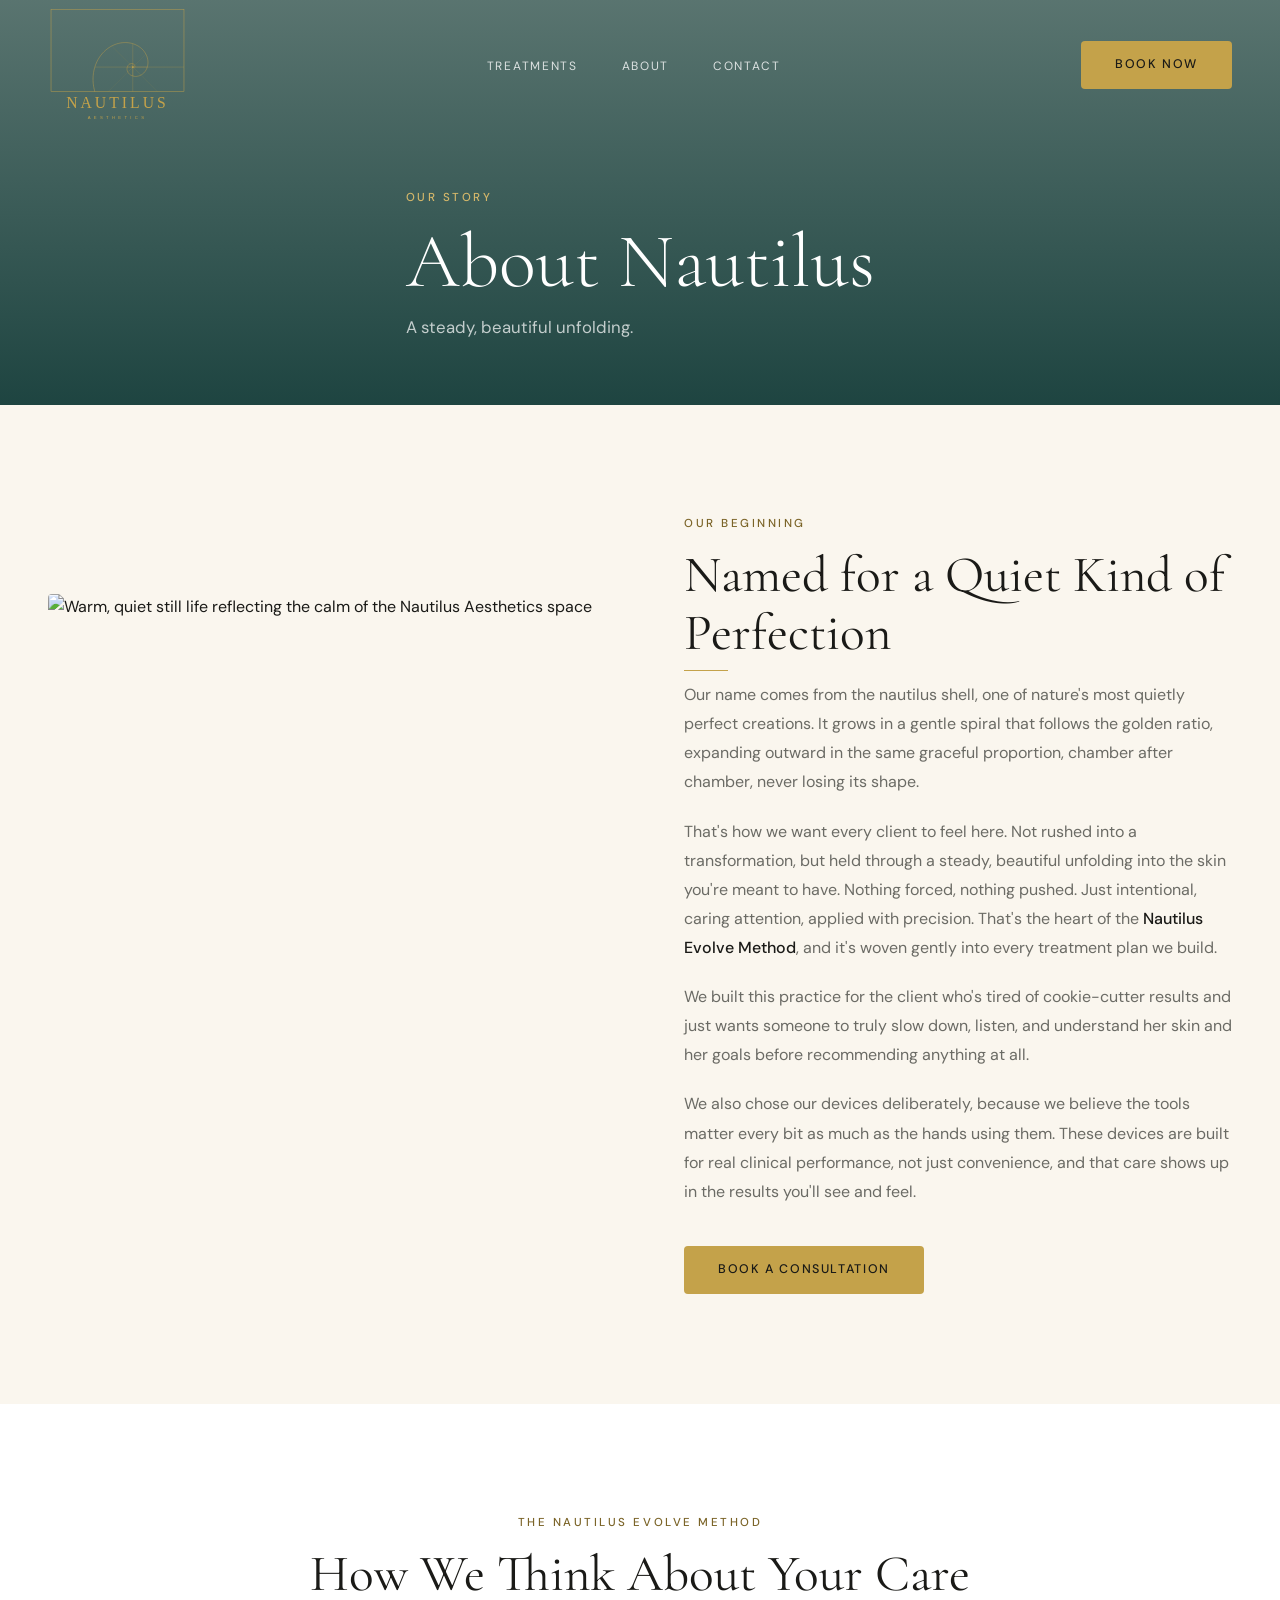
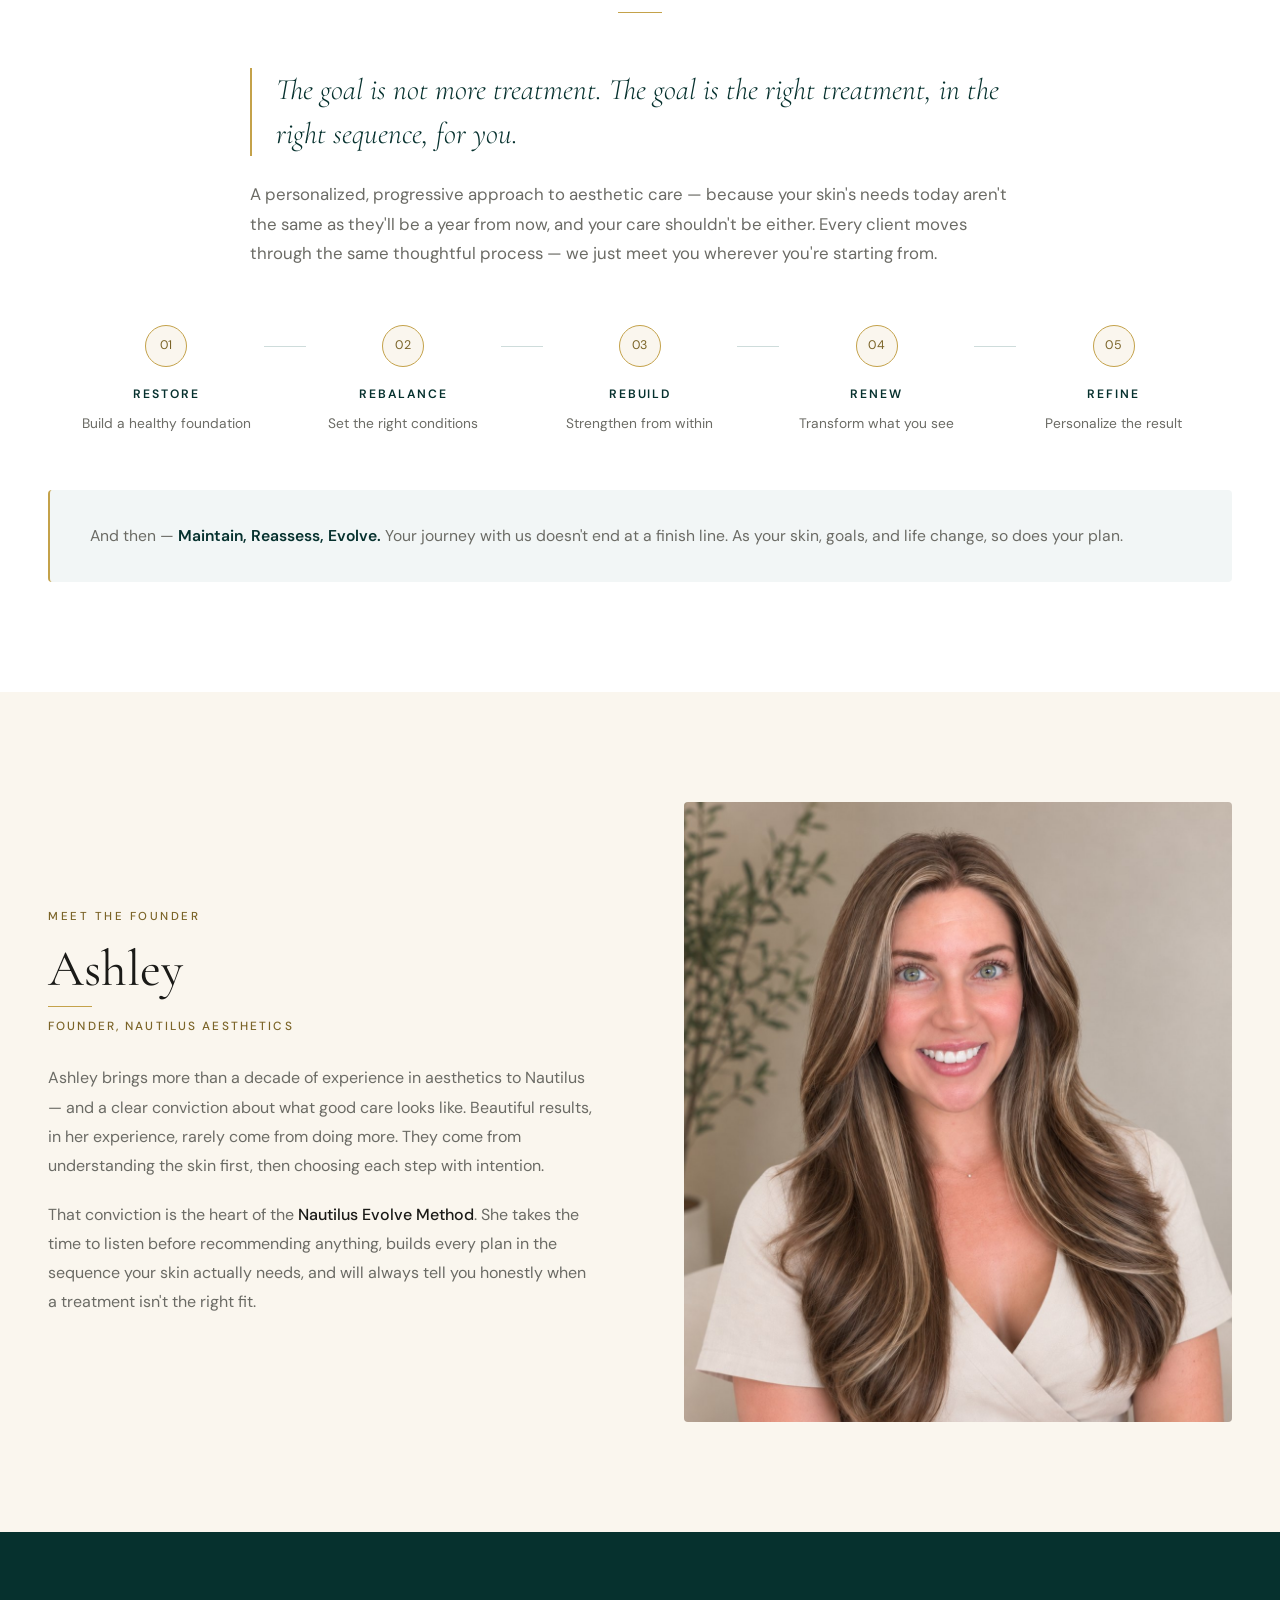
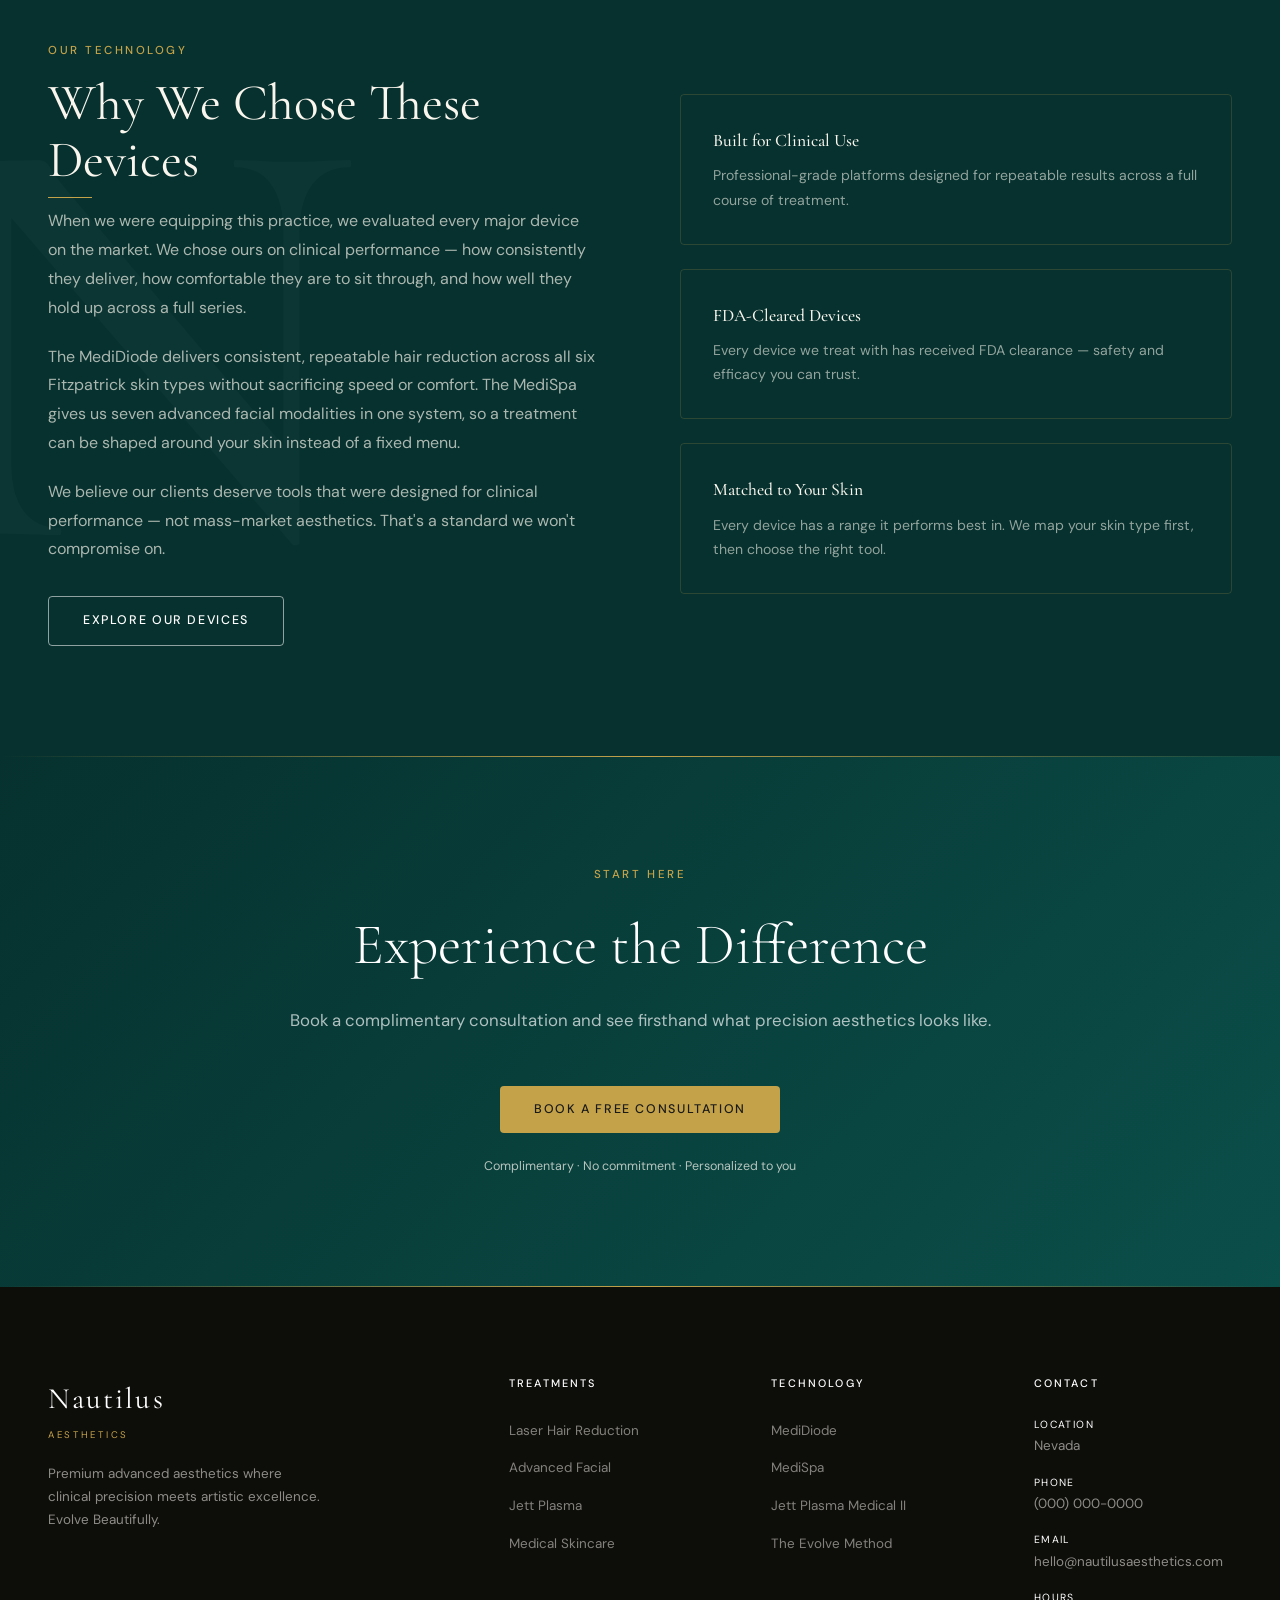
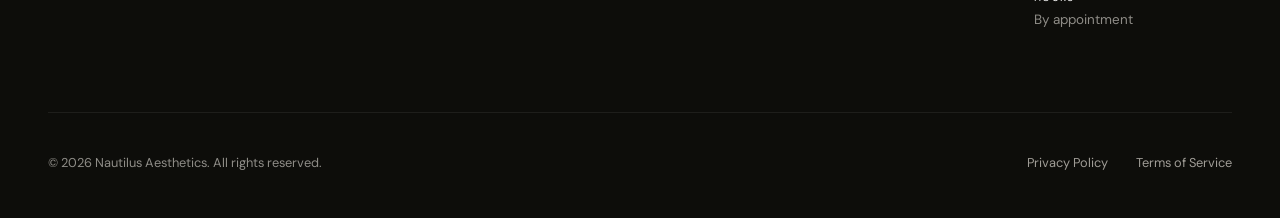
==== commit 51e38a28: "Add Meet the Founder section to the About page Portrait and a short introduction to Ashley after the" ====
--- a/about.html
+++ b/about.html
@@ -131,6 +131,33 @@
         <p>
           And then — <strong>Maintain, Reassess, Evolve.</strong> Your journey with us doesn't end at a finish line. As your skin, goals, and life change, so does your plan.
         </p>
+      </div>
+    </div>
+  </section>
+
+  <!-- ===================== MEET THE FOUNDER ===================== -->
+  <section class="section section--ivory" id="founder">
+    <div class="container">
+      <div class="founder">
+        <div class="founder__photo fade-up">
+          <img
+            src="images/brand/founder-ashley.jpg"
+            alt="Portrait of Ashley, founder of Nautilus Aesthetics"
+            width="1122" height="1402"
+            loading="lazy"
+          />
+        </div>
+        <div class="about-body founder__text fade-up delay-2">
+          <span class="section-tag">Meet the Founder</span>
+          <h2 class="section-title">Ashley</h2>
+          <p class="founder__role">Founder, Nautilus Aesthetics</p>
+          <p>
+            Ashley brings more than a decade of experience in aesthetics to Nautilus — and a clear conviction about what good care looks like. Beautiful results, in her experience, rarely come from doing more. They come from understanding the skin first, then choosing each step with intention.
+          </p>
+          <p>
+            That conviction is the heart of the <strong>Nautilus Evolve Method</strong>. She takes the time to listen before recommending anything, builds every plan in the sequence your skin actually needs, and will always tell you honestly when a treatment isn't the right fit.
+          </p>
+        </div>
       </div>
     </div>
   </section>
--- a/css/styles.css
+++ b/css/styles.css
@@ -15,6 +15,7 @@
   --clr-primary-dark:  #06312E;   /* Deep teal, dark */
   --clr-accent:        #C4A24A;   /* Brushed gold */
   --clr-accent-light:  #d4b76a;
+  --clr-accent-deep:   #7B6428;   /* Gold for small text on light grounds (brand gold fails there) */
   --clr-ivory:         #FAF6EE;   /* Warm ivory */
   --clr-ivory-dark:    #ede8dc;
   --clr-text:          #1A1A17;   /* Warm black */
@@ -70,9 +71,13 @@
   font-weight: 500;
   letter-spacing: 0.22em;
   text-transform: uppercase;
-  color: var(--clr-accent);
+  color: var(--clr-accent-deep);
   margin-bottom: 14px;
 }
+/* On dark or photographic grounds the brighter golds pass and read better */
+.section--dark .section-tag,
+.device-hero .section-tag { color: var(--clr-accent); }
+.page-hero .section-tag { color: var(--clr-accent-light); }
 .section-title {
   font-family: var(--font-display);
   font-size: clamp(2rem, 4vw, 3.25rem);
@@ -263,7 +268,7 @@
 .hero__overlay {
   position: absolute;
   inset: 0;
-  background: linear-gradient(135deg, rgba(var(--clr-primary-dark-rgb),0.88) 0%, rgba(var(--clr-primary-dark-rgb),0.6) 50%, rgba(var(--clr-primary-rgb),0.4) 100%);
+  background: linear-gradient(135deg, rgba(var(--clr-primary-dark-rgb),0.9) 0%, rgba(var(--clr-primary-dark-rgb),0.72) 50%, rgba(var(--clr-primary-dark-rgb),0.55) 100%);
 }
 .hero__content {
   position: relative;
@@ -277,7 +282,7 @@
   font-size: 0.72rem;
   letter-spacing: 0.28em;
   text-transform: uppercase;
-  color: var(--clr-accent);
+  color: var(--clr-accent-light);
   margin-bottom: 28px;
 }
 .hero__eyebrow::before {
@@ -322,7 +327,7 @@
   flex-direction: column;
   align-items: center;
   gap: 10px;
-  color: rgba(255,255,255,0.45);
+  color: rgba(var(--clr-ivory-rgb), 0.9);
   font-size: 0.67rem;
   letter-spacing: 0.18em;
   text-transform: uppercase;
@@ -471,11 +476,11 @@
 .service-card__overlay {
   position: absolute;
   inset: 0;
-  background: linear-gradient(to top, rgba(var(--clr-primary-dark-rgb),0.92) 0%, rgba(var(--clr-primary-dark-rgb),0.2) 55%, transparent 100%);
+  background: linear-gradient(to top, rgba(var(--clr-primary-dark-rgb),0.94) 0%, rgba(var(--clr-primary-dark-rgb),0.72) 42%, rgba(var(--clr-primary-dark-rgb),0.18) 72%, transparent 100%);
   transition: var(--transition-med);
 }
 .service-card:hover .service-card__overlay {
-  background: linear-gradient(to top, rgba(var(--clr-primary-dark-rgb),0.97) 0%, rgba(var(--clr-primary-dark-rgb),0.55) 60%, rgba(var(--clr-primary-dark-rgb),0.1) 100%);
+  background: linear-gradient(to top, rgba(var(--clr-primary-dark-rgb),0.97) 0%, rgba(var(--clr-primary-dark-rgb),0.8) 45%, rgba(var(--clr-primary-dark-rgb),0.25) 80%, rgba(var(--clr-primary-dark-rgb),0.1) 100%);
 }
 .service-card__body {
   position: absolute;
@@ -487,7 +492,7 @@
   font-size: 0.68rem;
   letter-spacing: 0.2em;
   text-transform: uppercase;
-  color: var(--clr-accent);
+  color: var(--clr-accent-light);
   margin-bottom: 8px;
 }
 .service-card__name {
@@ -515,7 +520,7 @@
   font-size: 0.72rem;
   letter-spacing: 0.14em;
   text-transform: uppercase;
-  color: var(--clr-accent);
+  color: var(--clr-accent-light);
   margin-top: 14px;
   max-height: 0;
   overflow: hidden;
@@ -539,7 +544,7 @@
   content: '';
   position: absolute;
   inset: 0;
-  background: linear-gradient(to bottom, rgba(var(--clr-primary-dark-rgb),0.55) 0%, rgba(var(--clr-primary-dark-rgb),0.88) 100%);
+  background: linear-gradient(to bottom, rgba(var(--clr-primary-dark-rgb),0.66) 0%, rgba(var(--clr-primary-dark-rgb),0.9) 100%);
 }
 .page-hero__content { position: relative; z-index: 1; }
 .page-hero__title {
@@ -747,7 +752,7 @@
   font-size: 1.05rem;
   margin-bottom: 52px;
 }
-.cta-banner__note { margin-top: 24px; font-size: 0.78rem; color: rgba(255,255,255,0.38); }
+.cta-banner__note { margin-top: 24px; font-size: 0.78rem; color: rgba(var(--clr-ivory-rgb), 0.72); }
 
 /* ---- Footer --------------------------------------------------- */
 .footer {
@@ -808,7 +813,7 @@
 }
 .footer__copy { font-size: 0.8rem; }
 .footer__legal { display: flex; gap: 28px; }
-.footer__legal a { font-size: 0.8rem; color: rgba(250,246,238,0.35); transition: color var(--transition-fast); }
+.footer__legal a { font-size: 0.8rem; color: rgba(var(--clr-ivory-rgb), 0.62); transition: color var(--transition-fast); }
 .footer__legal a:hover { color: var(--clr-accent); }
 
 /* ---- About Page ----------------------------------------------- */
@@ -1050,7 +1055,7 @@
   font-size: 0.66rem;
   letter-spacing: 0.2em;
   text-transform: uppercase;
-  color: var(--clr-accent);
+  color: var(--clr-accent-deep);
   margin-bottom: 8px;
 }
 .device-card__name {
@@ -1124,7 +1129,7 @@
   margin: 0 auto 18px;
   border-radius: 50%;
   border: 1px solid var(--clr-accent);
-  color: var(--clr-accent);
+  color: var(--clr-accent-deep);
   display: flex;
   align-items: center;
   justify-content: center;
@@ -1214,7 +1219,7 @@
 }
 .modality__name span {
   font-size: 0.7rem;
-  color: var(--clr-accent);
+  color: var(--clr-accent-deep);
   letter-spacing: 0.1em;
 }
 .modality__desc {
@@ -1292,7 +1297,7 @@
   font-size: 0.66rem;
   letter-spacing: 0.18em;
   text-transform: uppercase;
-  color: var(--clr-accent);
+  color: var(--clr-accent-deep);
   margin-bottom: 8px;
 }
 .spec__value {
@@ -1314,7 +1319,7 @@
   font-size: 0.68rem;
   letter-spacing: 0.18em;
   text-transform: uppercase;
-  color: var(--clr-accent);
+  color: var(--clr-accent-deep);
   margin-bottom: 12px;
 }
 .expect p {
@@ -1428,6 +1433,36 @@
   margin: -8px 0 18px;
 }
 .modality-line--light { color: var(--clr-accent); margin: -6px 0 20px; }
+
+/* ---- Meet the Founder (about.html) --------------------------- */
+.founder {
+  display: grid;
+  grid-template-columns: 1fr 1fr;
+  gap: 88px;
+  align-items: center;
+}
+.founder__photo { order: 2; }
+.founder__photo img {
+  width: 100%;
+  height: 620px;
+  object-fit: cover;
+  object-position: 50% 22%;
+  border-radius: var(--radius);
+}
+/* scoped: .about-body p would otherwise override colour, size and margin */
+.about-body .founder__role {
+  font-size: 0.74rem;
+  font-weight: 500;
+  letter-spacing: 0.18em;
+  text-transform: uppercase;
+  color: var(--clr-accent-deep);
+  margin: 4px 0 26px;
+}
+@media (max-width: 768px) {
+  .founder { grid-template-columns: 1fr; gap: 40px; }
+  .founder__photo { order: 0; }
+  .founder__photo img { height: 460px; }
+}
 
 /* ============================================================
    NAUTILUS SHELL — Philosophy section
